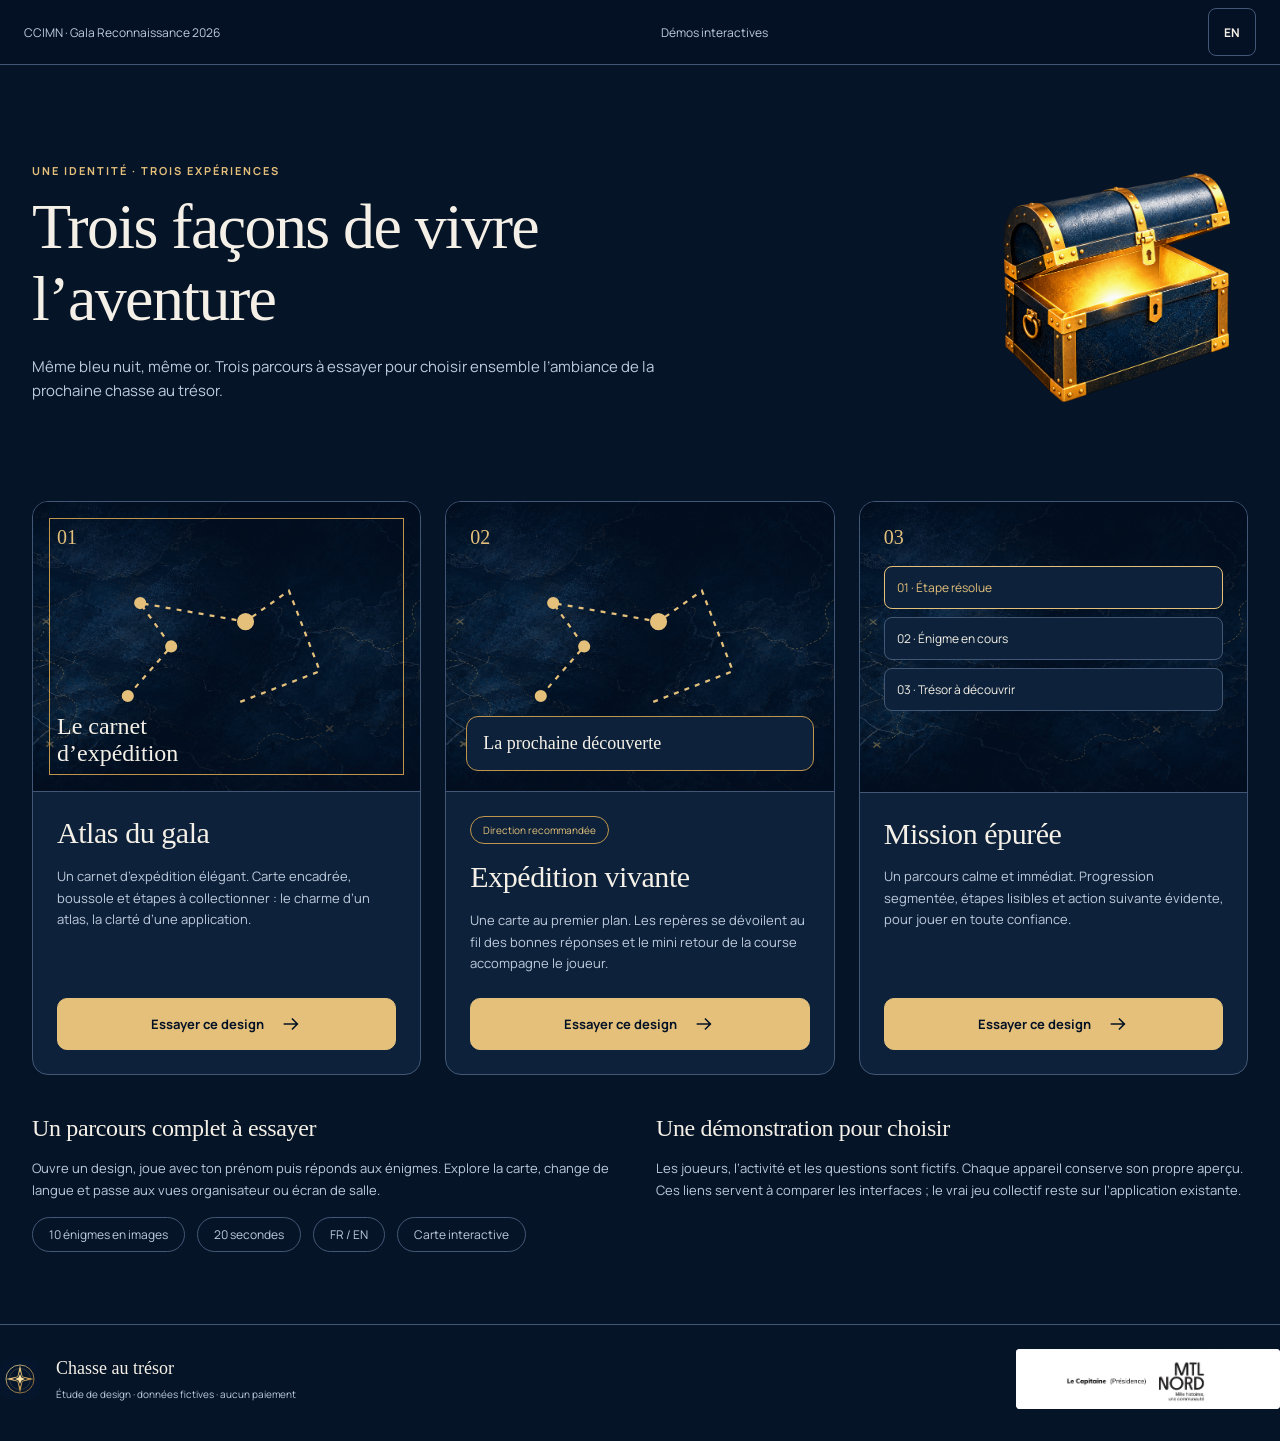
==== index.html @ eb81174f "Publish three isolated treasure hunt design demos" ====
<!doctype html>
<html lang="fr"><head><meta charset="utf-8"><meta name="viewport" content="width=device-width,initial-scale=1"><meta name="robots" content="noindex,nofollow"><meta name="description" content="Trois designs interactifs de Chasse au trésor à comparer pour le Gala Reconnaissance."><meta name="theme-color" content="#061427"><title>Trois façons de vivre l’aventure · Chasse au trésor</title><link rel="icon" href="./shared/assets/treasure-logo.svg" type="image/svg+xml"><link rel="stylesheet" href="./shared/styles.css"><script type="module" src="./shared/gallery.js"></script></head><body data-theme="gallery"><a class="skip-link" href="#main">Aller au contenu / Skip to content</a><div id="gallery"></div><noscript>Active JavaScript pour comparer les trois interfaces. / Enable JavaScript to compare the three interfaces.</noscript></body></html>
---- shared/styles.css ----
@font-face{font-family:Manrope;src:url('./assets/Manrope-variable.ttf') format('truetype');font-weight:200 800;font-display:swap}
:root{--bg:#061427;--card:#0D223A;--ink:#F5F0E7;--mut:#BECBDD;--gold:#E4C07B;--gold2:#BF944B;--dark:#041124;--line:#425775;--space:8px;color-scheme:dark;font-family:Manrope,Arial,sans-serif;color:var(--ink);background:var(--bg)}
*{box-sizing:border-box}body{margin:0;min-width:320px;background:var(--bg)}body:before{content:'';position:fixed;inset:0;background:url('./assets/event-map-texture.png') center/cover;opacity:.08;pointer-events:none;z-index:-1}
a{color:inherit;text-decoration:none}button,input,textarea{font:inherit}button,a,input,textarea{-webkit-tap-highlight-color:transparent}button{cursor:pointer}button:disabled{cursor:not-allowed}button,a{touch-action:manipulation}button:focus-visible,a:focus-visible,input:focus-visible,textarea:focus-visible,[tabindex]:focus-visible{outline:3px solid var(--gold);outline-offset:4px}h1:focus{outline:none}h1,h2,h3,p{margin:0}h1,h2{font-family:Georgia,'Times New Roman',serif;font-weight:400;line-height:1.12}h1{font-size:clamp(32px,4vw,54px);letter-spacing:-.025em}h2{font-size:28px;letter-spacing:-.015em}p{line-height:1.65;color:var(--mut)}small{font-size:12px;color:var(--mut)}img{max-width:100%;display:block}ol,ul{list-style:none;padding:0;margin:0}.icon{width:22px;height:22px;flex-shrink:0;vertical-align:middle}.eyebrow{display:block;color:var(--gold);font-size:11px;letter-spacing:2px;font-weight:700;line-height:1.6;text-transform:uppercase}.sr-only{position:absolute;width:1px;height:1px;padding:0;margin:-1px;overflow:hidden;clip:rect(0,0,0,0);white-space:nowrap;border:0}.skip-link{position:absolute;left:16px;top:-100px;z-index:100;padding:16px;background:var(--gold);color:var(--dark)}.skip-link:focus{top:16px}
.demo-toolbar{background:var(--dark);padding:8px max(24px,calc((100vw - 1344px)/2));display:flex;align-items:center;justify-content:space-between;gap:16px;border-bottom:1px solid var(--line);font-size:12px;color:var(--mut);min-height:64px}.demo-toolbar>a{display:flex;align-items:center;gap:8px;min-height:48px}.demo-toolbar>a .icon{width:16px;transform:rotate(180deg)}.demo-toolbar>span{display:flex;gap:16px;align-items:center}.demo-pill{border:1px solid var(--line);border-radius:32px;padding:6px 12px;color:var(--gold);white-space:nowrap}.language{min-width:48px;min-height:48px;background:transparent;border:1px solid var(--line);color:var(--ink);border-radius:8px;font-weight:700}
.app-header{padding:24px 32px;max-width:1408px;margin:auto;display:flex;gap:24px;align-items:center;justify-content:space-between}.brand{display:flex;align-items:center;gap:12px;min-height:48px}.brand strong{display:block;font:26px/1.2 Georgia,serif}.brand small{display:block;letter-spacing:1.5px;font-size:9px;margin-top:6px;text-transform:uppercase}.app-header nav{display:flex;gap:8px}.app-header nav button{background:transparent;border:1px solid transparent;padding:12px 16px;min-height:48px;color:var(--mut);border-radius:8px;font-size:13px}.app-header nav button[aria-current=page]{border-color:var(--line);color:var(--gold);background:var(--card)}.icon-button{display:inline-flex;align-items:center;justify-content:center;min-height:48px;min-width:48px;background:var(--card);border:1px solid var(--line);color:var(--ink);border-radius:8px}.help{font-size:20px}
.event-strip{max-width:1344px;margin:0 auto;display:flex;justify-content:space-between;gap:24px;padding:12px 0;border-top:1px solid var(--line);border-bottom:1px solid var(--line);font-size:10px;text-transform:uppercase;letter-spacing:2px;color:var(--gold)}.demo-disclaimer{font-size:11px;text-align:center;max-width:1344px;margin:16px auto 0;padding:0 24px;color:var(--mut)}main{max-width:1408px;margin:auto;padding:40px 32px 64px}.page-heading{display:flex;align-items:center;justify-content:space-between;gap:32px;margin-bottom:32px}.page-heading h1{margin:8px 0 12px}.page-heading p{max-width:650px;font-size:14px}.page-heading .button{flex-shrink:0}
.button{border:1px solid var(--line);border-radius:10px;min-height:52px;padding:14px 20px;display:inline-flex;justify-content:center;align-items:center;gap:16px;font-size:13px;font-weight:700;line-height:1.5;transition:background-color 160ms ease-out,transform 120ms ease-out}.button.primary{background:var(--gold);border-color:var(--gold);color:var(--dark)}.button.primary:hover{background:var(--ink);border-color:var(--ink)}.button:active{transform:translateY(1px)}.button.secondary{background:var(--card);color:var(--ink)}.button.secondary:hover{border-color:var(--gold)}.text-button{display:inline-flex;align-items:center;gap:8px;background:transparent;border:0;color:var(--gold);min-height:48px;padding:8px 0;font-size:12px;font-weight:600}.text-button:hover{text-decoration:underline}.button.text-button{border:0;border-radius:0}.subtle-note{font-size:12px;line-height:1.7}.quiet-line{display:inline-flex;align-items:center;gap:8px;font-size:12px;color:var(--mut)}
.atlas-grid{display:grid;grid-template-columns:1.15fr 1fr;gap:40px}.journal-map{border:1px solid var(--gold2);border-radius:4px;padding:16px;position:relative;background:var(--dark)}.journal-map .map-shell{border-radius:0;border:0}.journal-map .map-viewport{height:430px}.journal-caption{text-align:center;padding:24px 8px 16px;border-top:1px solid var(--gold2)}.journal-caption>span{font-size:10px;color:var(--gold);letter-spacing:6px}.journal-caption strong{display:block;font:30px Georgia,serif;margin:8px}.journal-caption small{font-size:10px;letter-spacing:1.5px}.journal-sidebar{display:flex;flex-direction:column;gap:24px;justify-content:center}.progress-card{display:flex;align-items:center;gap:20px;background:var(--card);border:1px solid var(--line);border-radius:12px;padding:24px}.compass-medallion{flex:0 0 88px}.compass{width:100%;stroke:var(--gold);fill:none;stroke-width:1}.compass text{fill:var(--gold);stroke:none;font:11px Manrope,sans-serif}.compass-needle{fill:var(--gold);stroke:var(--gold)}.progress-copy{flex:1}.progress-copy>span{font-size:13px;color:var(--mut)}.progress-copy>strong{display:block;font:48px/1.2 Georgia,serif;color:var(--gold);margin:4px 0 12px}.progress-copy small{font-size:28px;color:var(--ink)}.segments{display:flex;gap:6px;max-width:100%}.segments span{border:1px solid var(--line);flex:1;height:8px;border-radius:4px}.segments .filled{border-color:var(--gold);background:var(--gold)}.segments .now{border-color:var(--gold)}.next-card{display:grid;grid-template-columns:112px 1fr;column-gap:20px;row-gap:24px;padding:24px;border:1px solid var(--line);border-radius:12px;background:var(--card)}.next-object{width:112px;height:128px;align-self:center;border-radius:8px;overflow:hidden}.next-object img{width:100%;height:100%;object-fit:contain}.next-copy{align-self:center;min-width:0}.next-copy .eyebrow{font-size:10px;letter-spacing:1.5px}.next-copy h2{font-size:26px;margin:8px 0}.next-copy p{font-size:12px;margin-bottom:12px}.next-card>.button{grid-column:1/-1;width:100%}.journal-note{display:flex;gap:16px;padding:0 8px}.journal-note>.icon{color:var(--gold);margin-top:4px}.journal-note p{font-size:12px}.journal-stages{margin-top:48px}.section-title{display:flex;align-items:center;justify-content:space-between;gap:16px;margin-bottom:20px}.section-title h2{font-size:24px}.section-title>.icon{color:var(--gold)}.section-title>span{font-size:12px;color:var(--mut)}.journal-stages .stage-list{display:grid;grid-template-columns:repeat(5,1fr);gap:12px}.journal-stages .stage-row{height:100%;display:flex;flex-direction:column;align-items:flex-start;gap:12px;padding:16px}.journal-stages .stage-status{display:none}.journal-stages .stage-number{width:32px;height:32px;font-size:16px}.journal-stages .stage-number .icon{width:18px}.journal-stages .stage-row strong{font-size:14px}
.map-shell{border:1px solid var(--line);border-radius:16px;overflow:hidden;background:var(--dark);position:relative}.map-viewport{height:500px;position:relative;overflow:hidden;touch-action:none;cursor:grab;isolation:isolate}.map-viewport:active{cursor:grabbing}.map-world{width:100%;height:100%;transform-origin:center;position:relative;will-change:transform}.map-texture{position:absolute;width:100%;height:100%;object-fit:cover;opacity:.42}.map-contours{position:absolute;inset:0;width:100%;height:100%;fill:none}.map-river{stroke:var(--line);stroke-width:18;stroke-opacity:.35}.map-contour{stroke:var(--line);stroke-width:1.5;stroke-opacity:.7}.route-future{stroke:var(--mut);stroke-opacity:.5;stroke-width:2;stroke-dasharray:4 9;stroke-linecap:round}.route-done{stroke:var(--gold);stroke-width:3;stroke-dasharray:6 7;stroke-linecap:round}.map-node{position:absolute;transform:translate(-50%,-50%);width:48px;height:48px;padding:0;display:flex;align-items:center;justify-content:center;border:1px solid var(--line);border-radius:50%;background:var(--bg);color:var(--mut);font-weight:700;font-size:18px;z-index:3}.map-node.completed{background:var(--gold);border-color:var(--gold);color:var(--dark)}.map-node.current{border:2px solid var(--gold);background:var(--bg);color:var(--gold);box-shadow:0 0 0 6px #E4C07B15}.map-node.selected{outline:1px solid var(--gold);outline-offset:5px}.map-node.locked .icon{width:16px}.map-node-label{position:absolute;bottom:-22px;font-size:10px;color:var(--mut);padding:2px 4px;border-radius:4px;background:var(--bg)}.map-node.current .map-node-label{color:var(--gold)}.map-compass{position:absolute;top:16px;left:16px;width:64px;pointer-events:none}.map-controls{position:absolute;top:16px;right:16px;display:flex;flex-direction:column;gap:8px}.map-controls .button{padding:0;min-width:48px;width:48px;min-height:48px;background:var(--bg);font-size:0;gap:0;color:var(--ink)}.map-controls .button .icon{width:20px}.map-coordinate{position:absolute;bottom:16px;left:16px;font-size:9px;letter-spacing:2px;color:var(--mut);pointer-events:none;background:var(--dark);padding:8px}.rival-marker{position:absolute;background:var(--card);border:1px solid var(--mut);border-radius:50%;color:var(--mut);font-size:9px;width:28px;height:28px;display:grid;place-items:center;transform:translate(-50%,-50%);z-index:2}.map-treasure{width:82px;height:72px;object-fit:contain;position:absolute;left:55%;top:81%;transform:translate(-50%,-50%);pointer-events:none;opacity:.95}.map-legend{display:flex;align-items:center;justify-content:center;gap:24px;padding:16px;border-top:1px solid var(--line);font-size:10px;color:var(--mut);background:var(--bg)}.map-legend>span{display:inline-flex;gap:6px;align-items:center}.map-legend .icon{width:14px;height:14px;color:var(--gold)}.legend-current{display:block;width:10px;height:10px;border:1px solid var(--gold);border-radius:50%}
.expedition-grid{display:grid;grid-template-columns:1fr 344px;gap:32px}.expedition-map{position:relative;min-width:0}.expedition-map>.map-shell .map-viewport{height:700px}.expedition-map>.map-shell .map-legend{padding-bottom:230px}.floating-progress{position:absolute;top:24px;left:104px;padding:12px 20px;background:var(--bg);border:1px solid var(--line);border-radius:10px}.floating-progress>span{font-size:10px;color:var(--mut);display:block}.floating-progress>strong{font-size:24px;color:var(--gold)}.floating-progress small{font-size:16px}.map-bottom-sheet{position:absolute;left:24px;right:24px;bottom:24px}.map-bottom-sheet .next-card{grid-template-columns:88px 1fr auto;padding:20px;background:var(--card);border-color:var(--gold2);gap:16px}.map-bottom-sheet .next-card>.button{grid-column:auto;align-self:center;min-width:210px}.map-bottom-sheet .next-object{width:88px;height:100px}.map-bottom-sheet .next-copy h2{font-size:25px}.map-bottom-sheet .next-copy p{margin-bottom:8px}.match-sidebar{display:flex;flex-direction:column;gap:24px;min-width:0}.metrics{display:grid;grid-template-columns:repeat(3,1fr);gap:16px;min-width:0}.metrics>div{min-width:0}.metrics span{display:block;font-size:10px;color:var(--mut);margin-bottom:8px}.metrics strong{display:block;font-size:30px;line-height:1.2;letter-spacing:-1px;color:var(--gold);overflow-wrap:anywhere}.metrics strong small{font-size:10px;letter-spacing:0}.match-sidebar>.metrics{padding:24px 16px;border:1px solid var(--line);border-radius:12px;background:var(--card)}
.leaderboard,.activity{border:1px solid var(--line);border-radius:12px;padding:20px;background:var(--card)}.leaderboard .section-title h2,.activity .section-title h2{font-size:22px}.rank-row{display:flex;align-items:center;gap:12px;padding:16px 0;border-top:1px solid var(--line);min-width:0}.rank-number{width:16px;text-align:center;font-size:14px;color:var(--gold);flex-shrink:0}.avatar{width:36px;height:36px;border:1px solid var(--line);border-radius:50%;display:grid;place-items:center;font-size:11px;color:var(--mut);flex-shrink:0}.rank-person{min-width:0;flex:1}.rank-person>strong{display:block;font-size:13px;overflow-wrap:anywhere}.rank-person strong small{font-size:9px;color:var(--gold)}.rank-person>span{display:block;font-size:9px;color:var(--mut);margin-top:4px}.rank-score{font-size:18px;color:var(--gold);white-space:nowrap}.rank-score small{display:block;font-size:8px;text-align:right}.rank-track{height:3px;border-radius:4px;background:var(--line);margin-top:8px;overflow:hidden}.rank-track>span{display:block;height:100%;background:var(--gold);transform-origin:left;transition:transform 220ms ease-out}.self .avatar{border-color:var(--gold);color:var(--gold)}.live-dot{width:8px;height:8px;background:var(--gold);border-radius:50%;box-shadow:0 0 0 4px #E4C07B15}.activity ol{display:flex;flex-direction:column;gap:20px}.activity li{display:flex;gap:12px;align-items:flex-start}.activity li>.icon{width:16px;height:16px;color:var(--gold);margin-top:3px}.activity li p{font-size:12px;color:var(--ink);line-height:1.5}.activity li small{font-size:9px}.activity .activity-empty{font-size:12px;color:var(--mut);padding:8px 0}.activity .text-button{margin-top:20px;font-size:10px;line-height:1.5}
.mission-grid{display:grid;grid-template-columns:1fr 380px;gap:40px}.mission-progress{padding:0;border:0;background:transparent;margin-bottom:32px}.mission-progress .compass-medallion{display:none}.mission-progress .progress-copy>strong{font-family:Manrope,sans-serif;font-size:64px;font-weight:700}.mission-progress .progress-copy>strong small{font-size:32px;font-weight:400}.mission-progress .segments{margin-top:20px;gap:8px}.mission-progress .segments span{height:12px}.small-title{font:20px Manrope,sans-serif;margin:0 0 16px}.stage-list{display:flex;flex-direction:column;gap:12px}.stage-row{display:flex;align-items:center;width:100%;gap:20px;border:1px solid var(--line);padding:20px;border-radius:12px;background:var(--card);color:var(--ink);text-align:left}.stage-row.active-stage{border-color:var(--gold)}.stage-row>span:nth-child(2){flex:1;min-width:0}.stage-row strong{font:20px/1.35 Georgia,serif;display:block}.stage-row small{display:block;font-size:11px;line-height:1.5;margin-top:4px}.stage-number{display:grid;place-items:center;width:40px;height:40px;border:1px solid var(--gold);border-radius:50%;color:var(--gold);font:22px Georgia,serif;flex-shrink:0}.active-stage .stage-number{background:var(--gold);color:var(--dark)}.stage-status{color:var(--mut)}.mission-main>.next-card{margin-top:24px;grid-template-columns:72px 1fr}.mission-main>.next-card .next-object{width:72px;height:80px}.mission-aside{display:flex;flex-direction:column;gap:24px}.mini-map-card{background:var(--card);border:1px solid var(--line);border-radius:12px;padding:20px}.mini-map-card .section-title h2{font-size:22px}.compact-map .map-viewport{height:260px}.compact-map .map-node{width:44px;height:44px;min-width:44px;min-height:44px}.compact-map .map-node-label{display:none}.compact-map .map-compass{width:44px;left:8px;top:8px}.compact-map .map-controls{flex-direction:row;top:8px;right:8px;gap:4px}.compact-map .map-controls .button{width:44px;min-width:44px;min-height:44px}.compact-map .map-legend{gap:12px;padding:12px 8px;font-size:9px}.compact-map .map-treasure{width:56px;height:52px}.mini-map-card>.button{width:100%;margin-top:16px}.mission-aside>.metrics{padding:20px;border:1px solid var(--line);border-radius:12px;background:var(--card)}
.explorer-grid{display:grid;grid-template-columns:1fr 344px;gap:32px}.explorer-grid .map-viewport{height:600px}.selected-detail{padding:24px;margin-top:16px;background:var(--card);border:1px solid var(--line);border-radius:12px}.selected-detail h2{margin:8px 0}.selected-detail p{font-size:13px}.selected-detail .button{margin-top:16px}
.question-layout{display:grid;grid-template-columns:1fr 320px;gap:32px;align-items:start}.question-top{grid-column:1/-1;display:flex;justify-content:space-between;align-items:center;gap:16px;color:var(--gold);font-size:12px}.question-panel{border:1px solid var(--line);background:var(--card);border-radius:16px;padding:32px}.question-heading{display:flex;align-items:center;justify-content:space-between;gap:24px;margin-bottom:32px}.question-heading h1{font-size:34px;margin:8px 0 12px;max-width:600px}.question-heading p{font-size:13px}.timer{width:80px;height:80px;position:relative;display:flex;align-items:center;justify-content:center;gap:4px;flex-shrink:0;color:var(--gold)}.timer strong{font-size:28px}.timer span{font-size:12px}.timer svg{position:absolute;inset:0;width:100%;height:100%;fill:none;stroke:var(--line);stroke-width:3;transform:rotate(-90deg)}.timer .timer-track{stroke:var(--gold);stroke-dasharray:220;stroke-dashoffset:0;stroke-linecap:round}.answer-grid{display:grid;grid-template-columns:repeat(2,1fr);gap:16px}.answer{min-width:0;border:1px solid var(--line);background:var(--bg);border-radius:12px;color:var(--ink);padding:12px 12px 16px;text-align:center;transition:border-color 120ms ease-out,transform 120ms ease-out}.answer:hover:enabled{border-color:var(--gold);transform:translateY(-2px)}.answer:active:enabled{transform:translateY(0)}.answer img{width:100%;height:168px;object-fit:contain;border-radius:8px}.answer>span{font-size:14px;font-weight:600;display:block;margin-top:12px}.answer:disabled{opacity:.65}.feedback{min-height:56px;display:flex;align-items:center;gap:12px;margin:16px 0 4px;color:var(--gold)}.feedback .icon{width:20px}.feedback p{font-size:13px;color:var(--ink)}.feedback p small{display:block}.feedback strong{color:var(--gold);white-space:nowrap}.question-panel>.button{width:100%;margin-bottom:16px}.question-panel>.subtle-note{font-size:11px}.question-recap{display:flex;flex-direction:column;gap:24px}.question-recap .progress-card{padding:20px}.question-recap .compass-medallion{flex-basis:64px}.question-recap .progress-copy>strong{font-size:36px}.question-recap .progress-copy small{font-size:22px}.question-recap .metrics{padding:16px 8px}
.organizer-grid{display:grid;grid-template-columns:1fr 400px;gap:32px}.panel{padding:24px;background:var(--card);border:1px solid var(--line);border-radius:12px}.panel h2{margin-bottom:20px}.panel p{font-size:13px}.panel .metrics{margin:24px 0}.panel>.button{width:100%;margin-top:16px}.status-pill{display:inline-flex;align-items:center;gap:8px;border:1px solid var(--line);color:var(--gold);padding:12px 16px;border-radius:32px;font-size:12px}.status-pill .icon{width:14px;height:14px}.quiz-editor ol{display:flex;flex-direction:column}.quiz-editor li{display:flex;gap:20px;align-items:center;padding:24px 0;border-top:1px solid var(--line)}.editor-number{font:24px Georgia,serif;color:var(--gold);flex-shrink:0}.quiz-editor li>div{flex:1;min-width:0}.quiz-editor li strong{font-size:14px}.quiz-editor li p{font-size:12px;margin:8px 0}.quiz-editor li small{font-size:10px}.control-sidebar{display:flex;flex-direction:column;gap:24px}.participant-list li{display:flex;align-items:center;justify-content:space-between;gap:16px;padding:16px 0;border-top:1px solid var(--line)}.participant-list strong,.participant-list small{display:block}.participant-list strong{font-size:13px}.participant-list small{font-size:10px;margin-top:4px}
.room-layout .page-heading h1{font-size:56px}.room-code{text-align:right}.room-code>span{display:block;font-size:10px;letter-spacing:2px;color:var(--mut)}.room-code strong{display:block;font-size:36px;letter-spacing:6px;color:var(--gold);margin:8px 0}.room-code small{font-size:13px}.room-grid{display:grid;grid-template-columns:1fr 360px;gap:24px}.room-grid>aside{display:flex;flex-direction:column;gap:24px}.room-leaderboard{padding:24px 32px}.room-leaderboard .section-title{margin-bottom:8px}.room-leaderboard .section-title h2{font-size:24px}.room-leaderboard .rank-row{gap:24px;padding:24px 0;min-height:104px}.room-leaderboard .rank-number{font:40px Georgia,serif;width:40px}.room-leaderboard .avatar{width:52px;height:52px;font-size:15px}.room-leaderboard .rank-person>strong{font-size:24px}.room-leaderboard .rank-person>span{font-size:12px}.room-leaderboard .rank-person strong small{font-size:12px}.room-leaderboard .rank-score{font-size:40px}.room-leaderboard .rank-score small{font-size:11px}.room-leaderboard .rank-track{height:5px;margin-top:12px}.room-grid .activity li p{font-size:14px}.room-grid .activity li small{font-size:10px}.room-grid .activity .text-button{font-size:11px}.room-mini-map .map-viewport{height:224px}.room-mini-map .map-legend{display:none}
.result-layout{display:grid;place-items:center}.result-card{max-width:820px;text-align:center;padding:48px;background:var(--card);border:1px solid var(--gold2);border-radius:20px}.victory-chest{width:320px;height:260px;object-fit:contain;margin:0 auto 24px;animation:treasure-arrive 650ms ease-out both}.result-card h1{margin:16px 0}.result-card p{font-size:14px;max-width:600px;margin:auto}.result-metrics{display:grid;grid-template-columns:repeat(3,1fr);gap:24px;padding:32px 0;margin:32px 0;border-top:1px solid var(--line);border-bottom:1px solid var(--line)}.result-metrics strong{display:block;font-size:36px;color:var(--gold)}.result-metrics span{display:block;font-size:12px;color:var(--mut);margin-top:8px}.result-card>.button{margin:8px;min-width:240px}@keyframes treasure-arrive{from{opacity:0;transform:translateY(12px) scale(.97)}to{opacity:1;transform:translateY(0) scale(1)}}
.event-footer{max-width:1344px;margin:auto;padding:24px 0 32px;display:flex;align-items:center;justify-content:space-between;gap:24px;border-top:1px solid var(--line)}.footer-copy{display:flex;align-items:center;gap:16px}.footer-copy strong{display:block;font:18px Georgia,serif}.footer-copy small{display:block;margin-top:8px;font-size:10px}.event-partner{position:relative;width:264px;aspect-ratio:1203/275;overflow:hidden;border-radius:4px;flex-shrink:0;background:#fff}.event-partner img{position:absolute;bottom:0;width:100%;height:auto}
dialog{width:min(520px,calc(100% - 32px));border:1px solid var(--line);background:var(--card);color:var(--ink);border-radius:16px;padding:32px;max-height:calc(100% - 48px)}dialog::backdrop{background:#041124dd}.dialog-header{display:flex;justify-content:space-between;align-items:flex-start;gap:16px;margin-bottom:24px}.dialog-header h2{font-size:30px}.dialog-header .icon-button{flex-shrink:0}.dialog-actions{display:flex;flex-wrap:wrap;gap:12px;margin-top:24px}dialog p{font-size:14px}label{display:block;margin:20px 0 8px;font-size:13px;color:var(--ink)}input,textarea{width:100%;background:var(--bg);border:1px solid var(--line);border-radius:8px;padding:14px 16px;min-height:48px;color:var(--ink);font-size:16px}textarea{resize:vertical}.form-error{color:var(--gold);font-size:13px;min-height:24px;margin:12px 0}#join-hint{font-size:12px;margin-top:16px}form>.button{width:100%}
/* The comparison page uses the same brand without pretending to be a game session. */
.gallery{max-width:1320px;padding:48px 32px 72px}.gallery-head{display:flex;justify-content:space-between;gap:32px;align-items:center;margin-bottom:48px}.gallery-head h1{max-width:760px;font-size:clamp(40px,5vw,68px);margin:12px 0 20px}.gallery-head p{max-width:640px;font-size:15px}.gallery-head>img{width:260px;object-fit:contain}.concept-grid{display:grid;grid-template-columns:repeat(3,1fr);gap:24px}.concept{display:flex;flex-direction:column;border:1px solid var(--line);border-radius:16px;background:var(--card);overflow:hidden}.concept-preview{position:relative;aspect-ratio:4/3;background:var(--dark);border-bottom:1px solid var(--line);overflow:hidden;padding:24px}.concept-preview>img{position:absolute;inset:0;width:100%;height:100%;object-fit:cover;opacity:.35}.concept-preview .preview-number{font:20px Georgia,serif;color:var(--gold);position:relative}.preview-route{position:absolute;inset:20% 18% 16%;width:64%;height:64%;fill:none;stroke:var(--gold);stroke-width:1.8}.preview-route path{stroke-dasharray:4 5}.preview-route circle{fill:var(--gold);stroke:var(--gold)}.preview-atlas .preview-frame{position:absolute;inset:16px;border:1px solid var(--gold2);pointer-events:none}.preview-atlas .preview-word{position:absolute;bottom:24px;left:24px;font:24px Georgia,serif;max-width:160px}.preview-expedition .preview-sheet{position:absolute;bottom:20px;left:20px;right:20px;border:1px solid var(--gold2);border-radius:12px;padding:16px;background:var(--card);color:var(--ink);font:18px Georgia,serif}.preview-mission .preview-steps{position:absolute;top:64px;left:24px;right:24px;display:flex;flex-direction:column;gap:8px}.preview-steps span{display:block;border:1px solid var(--line);border-radius:8px;padding:12px;background:var(--card);font-size:12px}.preview-steps span:first-child{border-color:var(--gold);color:var(--gold)}.concept-content{padding:24px;display:flex;flex-direction:column;flex:1}.concept h2{font-size:30px;margin-bottom:16px}.concept p{font-size:13px;margin-bottom:24px;flex:1}.concept .button{width:100%}.recommendation{display:inline-flex;align-self:flex-start;color:var(--gold);border:1px solid var(--gold2);border-radius:24px;padding:6px 12px;font-size:10px;margin-bottom:16px}.gallery-info{margin-top:40px;display:grid;grid-template-columns:1fr 1fr;gap:32px}.gallery-info h2{font-size:24px;margin-bottom:16px}.gallery-info p{font-size:13px}.gallery-info ul{display:flex;gap:12px;flex-wrap:wrap;margin-top:16px}.gallery-info li{border:1px solid var(--line);border-radius:24px;padding:8px 16px;font-size:12px;color:var(--mut)}
@media(min-width:1440px){.is-room main{padding-top:24px;padding-bottom:32px}.is-room .demo-disclaimer{margin-top:8px}.is-room .page-heading{margin-bottom:24px}.is-room .app-header{padding-block:16px}.is-room .event-strip{padding-block:8px}.is-room .room-leaderboard .rank-row{min-height:92px;padding:16px 0}.is-room .event-footer{padding-block:16px}.is-room .room-grid .activity ol{gap:14px}.is-room .room-grid .activity li:nth-child(n+4){display:none}.is-room .room-mini-map .map-viewport{height:180px}}
@media(max-width:1100px){.map-bottom-sheet .next-card{grid-template-columns:72px 1fr}.map-bottom-sheet .next-card>.button{grid-column:1/-1}.map-bottom-sheet .next-object{width:72px;height:80px}.expedition-map>.map-shell .map-viewport{height:620px}.expedition-map>.map-shell .map-legend{padding-bottom:300px}.mission-grid{grid-template-columns:1fr 320px;gap:24px}.atlas-grid{gap:24px}.journal-map .map-viewport{height:480px}.journal-stages .stage-list{grid-template-columns:repeat(3,1fr)}.organizer-grid{grid-template-columns:1fr 344px}.room-grid{grid-template-columns:1fr 304px}.room-leaderboard{padding:20px}.room-leaderboard .rank-row{gap:16px}.room-leaderboard .rank-score{font-size:32px}.room-leaderboard .rank-person>strong{font-size:20px}.room-layout .page-heading h1{font-size:44px}}
@media(max-width:800px){.app-header{padding:20px 24px;flex-wrap:wrap;gap:16px}.brand{flex:1}.app-header nav{order:3;width:100%;display:grid;grid-template-columns:repeat(3,1fr)}.app-header nav button{font-size:12px;padding-inline:8px}.event-strip{margin:0 24px}.demo-toolbar{padding:8px 24px}.demo-toolbar>span{gap:8px}.demo-pill{display:none}main{padding:32px 24px 48px}.page-heading{gap:20px}.page-heading>.button{max-width:160px}.page-heading p{font-size:13px}.atlas-grid{grid-template-columns:1fr 1fr;gap:20px}.journal-map{padding:8px}.journal-map .map-viewport{height:430px}.journal-caption{padding:20px 0}.journal-caption strong{font-size:22px}.journal-sidebar{gap:16px}.journal-sidebar .progress-card{padding:16px;gap:12px}.journal-sidebar .compass-medallion{flex-basis:56px}.journal-sidebar .progress-copy>strong{font-size:40px}.journal-sidebar .progress-copy small{font-size:24px}.journal-sidebar .next-card{grid-template-columns:1fr;padding:20px;gap:12px}.journal-sidebar .next-object{display:none}.journal-sidebar .next-copy h2{font-size:24px}.expedition-grid{grid-template-columns:1fr 280px;gap:20px}.match-sidebar>.metrics{padding:20px 12px;gap:8px}.metrics strong{font-size:26px}.metrics span{font-size:9px}.leaderboard,.activity{padding:16px}.rank-row{gap:8px}.rank-person>strong{font-size:12px}.avatar{width:28px;height:28px;font-size:9px}.rank-score{font-size:16px}.leaderboard .section-title h2,.activity .section-title h2{font-size:20px}.mission-grid{grid-template-columns:1fr}.mission-aside{display:grid;grid-template-columns:1fr 1fr;align-items:start}.mission-aside>.metrics{grid-column:2;grid-row:1}.mission-aside>.leaderboard{grid-column:2;grid-row:1;margin-top:124px}.mission-aside>.mini-map-card{grid-row:1;grid-column:1}.question-layout{grid-template-columns:1fr}.question-recap{display:grid;grid-template-columns:1fr 1fr}.question-recap>.button{grid-column:1/-1}.question-recap>.subtle-note{grid-column:1/-1}.organizer-grid{grid-template-columns:1fr}.control-sidebar{display:grid;grid-template-columns:1fr 1fr}.control-sidebar>.panel:last-child{grid-column:1/-1}.room-grid{grid-template-columns:1fr}.room-grid>aside{display:grid;grid-template-columns:1fr 1fr}.room-grid>aside>.subtle-note{grid-column:1/-1}.event-footer{margin:0 24px;flex-direction:column;align-items:flex-start}.gallery{padding:32px 24px}.concept-grid{gap:16px}.concept-preview{padding:16px}.concept-content{padding:20px}.concept h2{font-size:24px}.preview-expedition .preview-sheet{font-size:15px;left:12px;right:12px;bottom:12px;padding:12px}.preview-mission .preview-steps{top:44px;left:12px;right:12px}.preview-steps span{font-size:10px;padding:8px}.preview-steps span:last-child{display:none}.gallery-head>img{width:180px}.concept p{font-size:12px}.concept .button{font-size:12px}}
@media(max-width:600px){.demo-toolbar{padding:8px 16px;gap:8px;font-size:10px}.demo-toolbar>a{max-width:140px;line-height:1.5}.demo-toolbar>a .icon{display:none}.app-header{padding:16px}.brand strong{font-size:22px}.brand small{font-size:8px;letter-spacing:1px}.brand>img{width:36px;height:36px}.app-header nav{gap:4px}.app-header nav button{font-size:11px}.help{display:none}.event-strip{margin:0 16px;font-size:8px;letter-spacing:1px}.demo-disclaimer{font-size:9px;margin-top:12px;padding:0 16px}main{padding:24px 16px 40px}.page-heading{flex-direction:column;align-items:flex-start;gap:20px;margin-bottom:24px}.page-heading>.button{max-width:none;width:100%}.page-heading h1{font-size:34px}.page-heading p{font-size:12px}.eyebrow{font-size:10px;letter-spacing:1.5px}.atlas-grid{grid-template-columns:1fr;gap:20px}.journal-map .map-viewport{height:310px}.journal-caption{padding:16px 0}.journal-caption strong{font-size:24px}.journal-sidebar{gap:20px}.journal-sidebar .progress-card{padding:20px}.journal-sidebar .compass-medallion{flex-basis:72px}.journal-sidebar .next-card{grid-template-columns:72px 1fr;gap:16px;padding:20px}.journal-sidebar .next-object{display:block;width:72px;height:80px}.next-copy h2,.journal-sidebar .next-copy h2{font-size:23px}.next-copy p{font-size:11px}.quiet-line{font-size:10px}.next-card>.button{min-width:0;font-size:13px}.journal-stages{margin-top:32px}.journal-stages .stage-list{grid-template-columns:1fr 1fr}.journal-stages .section-title{align-items:flex-start;flex-direction:column;gap:4px}.journal-stages .stage-row{padding:16px;gap:12px}.journal-stages .stage-row strong{font-size:15px}.journal-note{display:none}.expedition-grid{grid-template-columns:1fr;gap:24px}.expedition-map>.map-shell .map-viewport{height:510px}.expedition-map>.map-shell .map-legend{padding-bottom:230px}.floating-progress{top:20px;left:92px;padding:8px 12px}.floating-progress>strong{font-size:22px}.map-bottom-sheet{left:12px;right:12px;bottom:16px}.map-bottom-sheet .next-card{padding:16px;grid-template-columns:56px 1fr;gap:12px}.map-bottom-sheet .next-object{width:56px;height:72px}.map-bottom-sheet .next-copy h2{font-size:22px}.map-bottom-sheet .next-copy p{display:none}.map-bottom-sheet .next-copy .eyebrow{font-size:9px;letter-spacing:1px}.map-bottom-sheet .next-card>.button{min-width:0;font-size:12px;min-height:48px}.map-legend{gap:16px;padding:12px;font-size:9px}.map-compass{width:60px}.map-node{width:44px;height:44px}.map-viewport{height:400px}.match-sidebar>.metrics{padding:20px}.match-sidebar .metrics strong{font-size:32px}.metrics span{font-size:10px}.leaderboard,.activity{padding:20px}.rank-row{gap:12px}.avatar{width:36px;height:36px;font-size:10px}.rank-person>strong{font-size:14px}.rank-score{font-size:22px}.leaderboard .section-title h2,.activity .section-title h2{font-size:24px}.mission-progress .progress-copy>strong{font-size:56px}.mission-progress .segments{gap:5px}.mission-main>.next-card{padding:20px}.mission-aside{display:flex;flex-direction:column;gap:20px}.mission-aside>*{width:100%}.mission-aside>.leaderboard{margin:0}.mission-aside .compact-map .map-viewport{height:240px}.stage-row{padding:16px;gap:16px}.stage-row strong{font-size:19px}.stage-row small{font-size:10px}.stage-status .icon{width:18px}.explorer-grid{grid-template-columns:1fr}.explorer-grid .map-viewport{height:480px}.question-top{font-size:10px;gap:8px}.question-top .text-button{font-size:11px}.question-panel{padding:20px 16px;border-radius:12px}.question-heading{gap:16px;margin-bottom:24px;align-items:flex-start}.question-heading h1{font-size:26px}.question-heading p{font-size:12px}.timer{width:64px;height:64px}.timer strong{font-size:24px}.answer-grid{gap:12px}.answer{padding:8px 8px 16px}.answer img{height:112px}.answer>span{font-size:12px;margin-top:8px}.feedback{min-height:64px;align-items:flex-start;padding-top:12px}.feedback p{font-size:12px}.question-recap{display:flex}.question-recap .metrics{padding:16px}.quiz-editor li{gap:16px;padding:20px 0}.editor-number{font-size:20px}.quiz-editor li .icon-button{width:48px}.panel{padding:20px}.quiz-editor li strong{font-size:12px}.quiz-editor li p{font-size:11px}.control-sidebar{display:flex}.room-layout .page-heading{flex-direction:row;align-items:center;gap:16px}.room-layout .page-heading h1{font-size:32px}.room-layout .page-heading p{font-size:11px}.room-code{flex-shrink:0}.room-code strong{font-size:20px;letter-spacing:2px}.room-code>span{font-size:8px;max-width:90px;line-height:1.5}.room-code small{font-size:10px}.room-leaderboard{padding:16px}.room-leaderboard .rank-row{gap:12px;padding:20px 0;min-height:88px}.room-leaderboard .rank-number{font-size:28px;width:24px}.room-leaderboard .avatar{display:none}.room-leaderboard .rank-person>strong{font-size:20px}.room-leaderboard .rank-score{font-size:28px}.room-leaderboard .rank-score small{font-size:9px}.room-leaderboard .rank-person>span{font-size:10px}.room-grid>aside{display:flex}.room-mini-map .map-viewport{height:260px}.result-card{padding:32px 20px}.result-card h1{font-size:34px}.victory-chest{width:240px;height:200px}.result-metrics{gap:12px;margin:24px 0;padding:24px 0}.result-metrics strong{font-size:28px}.result-metrics span{font-size:10px}.result-card>.button{width:100%;margin:8px 0;min-width:0}.event-footer{margin:0 16px;padding-top:24px}.footer-copy strong{font-size:16px}.footer-copy small{font-size:9px}.event-partner{width:240px}dialog{padding:24px 20px}.dialog-header h2{font-size:26px}.gallery{padding:32px 16px 48px}.gallery-head{flex-direction:column;align-items:flex-start;gap:16px;margin-bottom:32px}.gallery-head h1{font-size:42px}.gallery-head p{font-size:13px}.gallery-head>img{display:none}.concept-grid{grid-template-columns:1fr;gap:24px}.concept-preview{aspect-ratio:16/9}.concept h2{font-size:30px}.concept-content{padding:24px}.concept p{font-size:13px}.preview-steps span{font-size:12px;padding:12px}.preview-steps span:last-child{display:block}.preview-mission .preview-steps{top:44px;left:24px;right:24px}.gallery-info{grid-template-columns:1fr;gap:24px}.preview-expedition .preview-sheet{font-size:18px;left:24px;right:24px;bottom:24px;padding:16px}.preview-atlas .preview-word{font-size:26px}}
@media(prefers-reduced-motion:reduce){*,*:before,*:after{animation:none!important;transition:none!important;scroll-behavior:auto!important}.map-world{will-change:auto}}
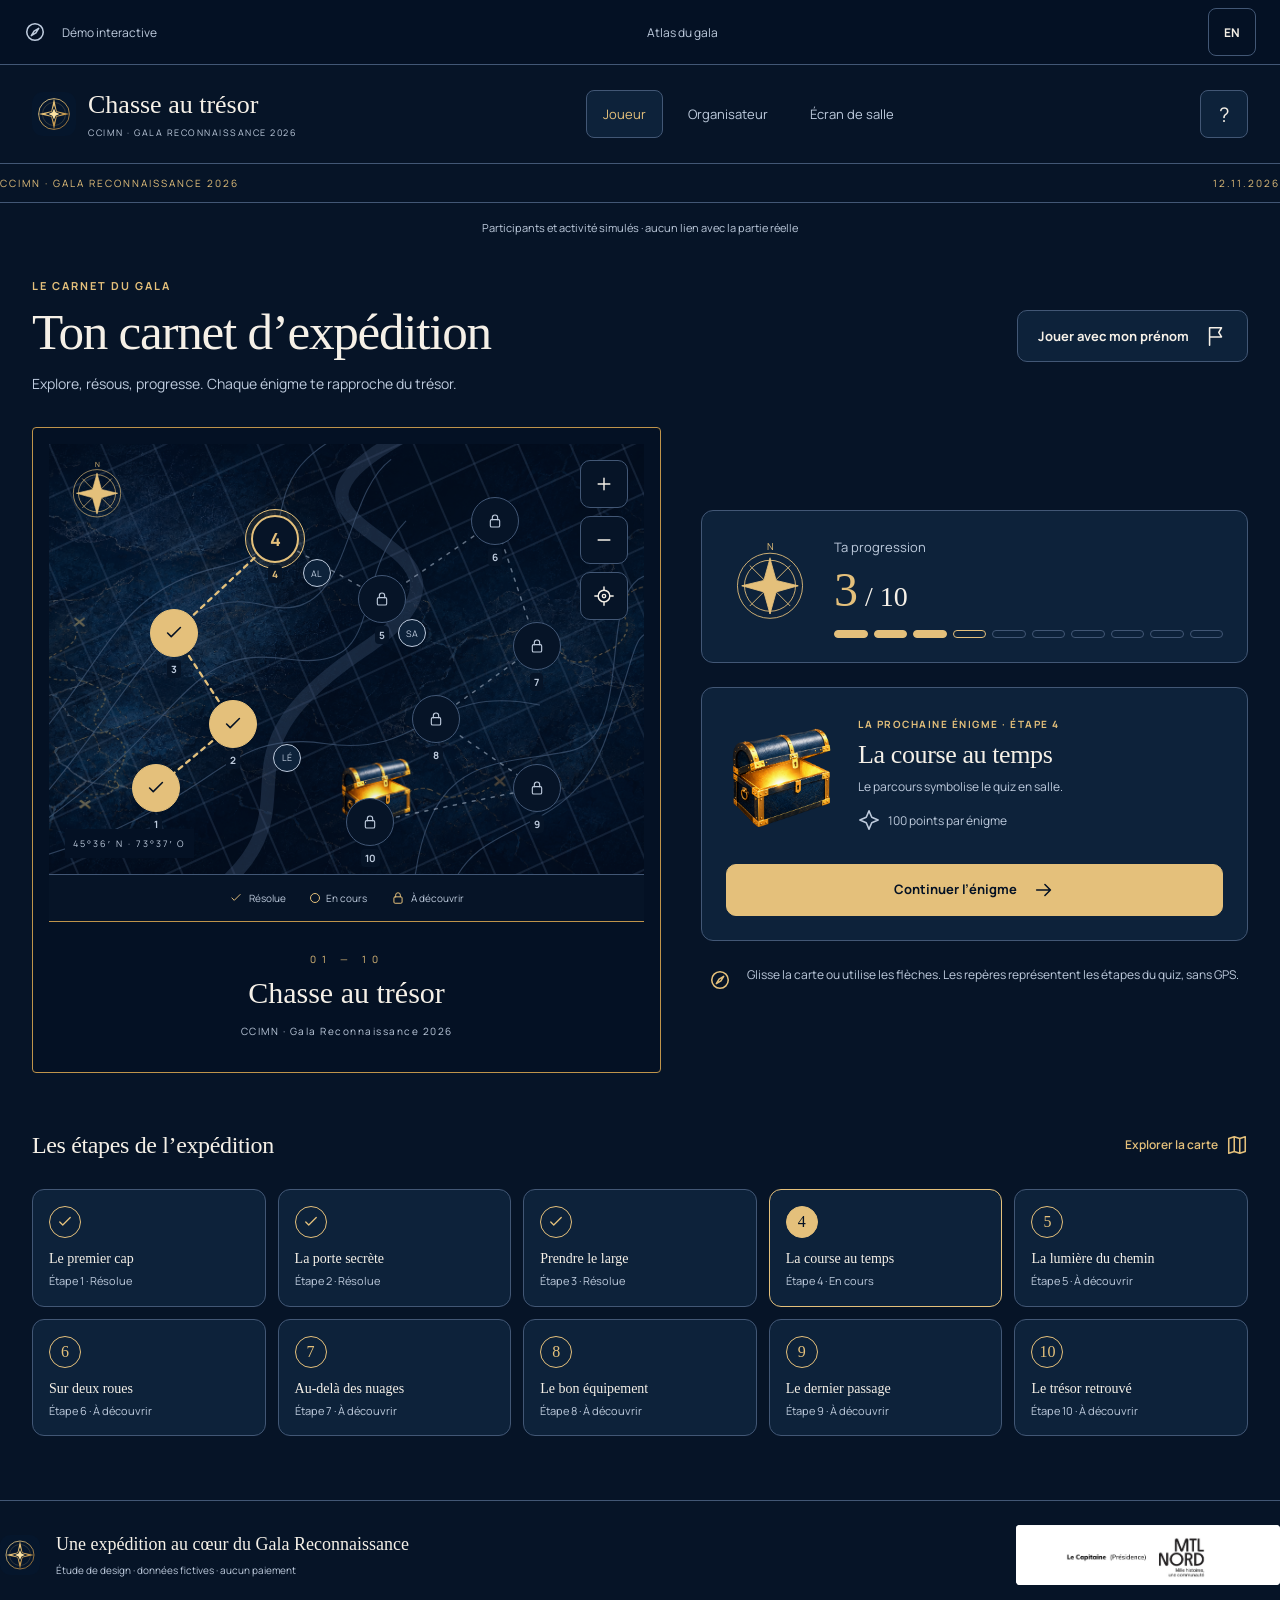
==== commit a787568c: "Publish only Atlas du gala on GitHub Pages" ====
--- a/index.html
+++ b/index.html
@@ -1,2 +1,2 @@
 <!doctype html>
-<html lang="fr"><head><meta charset="utf-8"><meta name="viewport" content="width=device-width,initial-scale=1"><meta name="robots" content="noindex,nofollow"><meta name="description" content="Trois designs interactifs de Chasse au trésor à comparer pour le Gala Reconnaissance."><meta name="theme-color" content="#061427"><title>Trois façons de vivre l’aventure · Chasse au trésor</title><link rel="icon" href="./shared/assets/treasure-logo.svg" type="image/svg+xml"><link rel="stylesheet" href="./shared/styles.css"><script type="module" src="./shared/gallery.js"></script></head><body data-theme="gallery"><a class="skip-link" href="#main">Aller au contenu / Skip to content</a><div id="gallery"></div><noscript>Active JavaScript pour comparer les trois interfaces. / Enable JavaScript to compare the three interfaces.</noscript></body></html>
+<html lang="fr"><head><meta charset="utf-8"><meta name="viewport" content="width=device-width,initial-scale=1"><meta name="robots" content="noindex,nofollow"><meta name="description" content="Atlas du gala : démonstration interactive du design de Chasse au trésor. Données fictives."><meta name="theme-color" content="#061427"><title>Atlas du gala · Chasse au trésor</title><link rel="icon" href="./shared/assets/treasure-logo.svg" type="image/svg+xml"><link rel="stylesheet" href="./shared/styles.css?v=070820ebff3b"><script type="module" src="./shared/app.js?v=5fb1bf0e0927"></script></head><body data-theme="atlas" data-standalone="true"><a class="skip-link" href="#main">Aller au contenu / Skip to content</a><div id="app"></div><dialog id="dialog" aria-labelledby="dialog-title"></dialog><div class="sr-only" id="notice" role="status" aria-live="polite" aria-atomic="true"></div><noscript>Active JavaScript pour essayer cette démonstration. / Enable JavaScript to try this demo.</noscript></body></html>
--- a/shared/styles.css
+++ b/shared/styles.css
@@ -24,4 +24,7 @@
 @media(max-width:1100px){.map-bottom-sheet .next-card{grid-template-columns:72px 1fr}.map-bottom-sheet .next-card>.button{grid-column:1/-1}.map-bottom-sheet .next-object{width:72px;height:80px}.expedition-map>.map-shell .map-viewport{height:620px}.expedition-map>.map-shell .map-legend{padding-bottom:300px}.mission-grid{grid-template-columns:1fr 320px;gap:24px}.atlas-grid{gap:24px}.journal-map .map-viewport{height:480px}.journal-stages .stage-list{grid-template-columns:repeat(3,1fr)}.organizer-grid{grid-template-columns:1fr 344px}.room-grid{grid-template-columns:1fr 304px}.room-leaderboard{padding:20px}.room-leaderboard .rank-row{gap:16px}.room-leaderboard .rank-score{font-size:32px}.room-leaderboard .rank-person>strong{font-size:20px}.room-layout .page-heading h1{font-size:44px}}
 @media(max-width:800px){.app-header{padding:20px 24px;flex-wrap:wrap;gap:16px}.brand{flex:1}.app-header nav{order:3;width:100%;display:grid;grid-template-columns:repeat(3,1fr)}.app-header nav button{font-size:12px;padding-inline:8px}.event-strip{margin:0 24px}.demo-toolbar{padding:8px 24px}.demo-toolbar>span{gap:8px}.demo-pill{display:none}main{padding:32px 24px 48px}.page-heading{gap:20px}.page-heading>.button{max-width:160px}.page-heading p{font-size:13px}.atlas-grid{grid-template-columns:1fr 1fr;gap:20px}.journal-map{padding:8px}.journal-map .map-viewport{height:430px}.journal-caption{padding:20px 0}.journal-caption strong{font-size:22px}.journal-sidebar{gap:16px}.journal-sidebar .progress-card{padding:16px;gap:12px}.journal-sidebar .compass-medallion{flex-basis:56px}.journal-sidebar .progress-copy>strong{font-size:40px}.journal-sidebar .progress-copy small{font-size:24px}.journal-sidebar .next-card{grid-template-columns:1fr;padding:20px;gap:12px}.journal-sidebar .next-object{display:none}.journal-sidebar .next-copy h2{font-size:24px}.expedition-grid{grid-template-columns:1fr 280px;gap:20px}.match-sidebar>.metrics{padding:20px 12px;gap:8px}.metrics strong{font-size:26px}.metrics span{font-size:9px}.leaderboard,.activity{padding:16px}.rank-row{gap:8px}.rank-person>strong{font-size:12px}.avatar{width:28px;height:28px;font-size:9px}.rank-score{font-size:16px}.leaderboard .section-title h2,.activity .section-title h2{font-size:20px}.mission-grid{grid-template-columns:1fr}.mission-aside{display:grid;grid-template-columns:1fr 1fr;align-items:start}.mission-aside>.metrics{grid-column:2;grid-row:1}.mission-aside>.leaderboard{grid-column:2;grid-row:1;margin-top:124px}.mission-aside>.mini-map-card{grid-row:1;grid-column:1}.question-layout{grid-template-columns:1fr}.question-recap{display:grid;grid-template-columns:1fr 1fr}.question-recap>.button{grid-column:1/-1}.question-recap>.subtle-note{grid-column:1/-1}.organizer-grid{grid-template-columns:1fr}.control-sidebar{display:grid;grid-template-columns:1fr 1fr}.control-sidebar>.panel:last-child{grid-column:1/-1}.room-grid{grid-template-columns:1fr}.room-grid>aside{display:grid;grid-template-columns:1fr 1fr}.room-grid>aside>.subtle-note{grid-column:1/-1}.event-footer{margin:0 24px;flex-direction:column;align-items:flex-start}.gallery{padding:32px 24px}.concept-grid{gap:16px}.concept-preview{padding:16px}.concept-content{padding:20px}.concept h2{font-size:24px}.preview-expedition .preview-sheet{font-size:15px;left:12px;right:12px;bottom:12px;padding:12px}.preview-mission .preview-steps{top:44px;left:12px;right:12px}.preview-steps span{font-size:10px;padding:8px}.preview-steps span:last-child{display:none}.gallery-head>img{width:180px}.concept p{font-size:12px}.concept .button{font-size:12px}}
 @media(max-width:600px){.demo-toolbar{padding:8px 16px;gap:8px;font-size:10px}.demo-toolbar>a{max-width:140px;line-height:1.5}.demo-toolbar>a .icon{display:none}.app-header{padding:16px}.brand strong{font-size:22px}.brand small{font-size:8px;letter-spacing:1px}.brand>img{width:36px;height:36px}.app-header nav{gap:4px}.app-header nav button{font-size:11px}.help{display:none}.event-strip{margin:0 16px;font-size:8px;letter-spacing:1px}.demo-disclaimer{font-size:9px;margin-top:12px;padding:0 16px}main{padding:24px 16px 40px}.page-heading{flex-direction:column;align-items:flex-start;gap:20px;margin-bottom:24px}.page-heading>.button{max-width:none;width:100%}.page-heading h1{font-size:34px}.page-heading p{font-size:12px}.eyebrow{font-size:10px;letter-spacing:1.5px}.atlas-grid{grid-template-columns:1fr;gap:20px}.journal-map .map-viewport{height:310px}.journal-caption{padding:16px 0}.journal-caption strong{font-size:24px}.journal-sidebar{gap:20px}.journal-sidebar .progress-card{padding:20px}.journal-sidebar .compass-medallion{flex-basis:72px}.journal-sidebar .next-card{grid-template-columns:72px 1fr;gap:16px;padding:20px}.journal-sidebar .next-object{display:block;width:72px;height:80px}.next-copy h2,.journal-sidebar .next-copy h2{font-size:23px}.next-copy p{font-size:11px}.quiet-line{font-size:10px}.next-card>.button{min-width:0;font-size:13px}.journal-stages{margin-top:32px}.journal-stages .stage-list{grid-template-columns:1fr 1fr}.journal-stages .section-title{align-items:flex-start;flex-direction:column;gap:4px}.journal-stages .stage-row{padding:16px;gap:12px}.journal-stages .stage-row strong{font-size:15px}.journal-note{display:none}.expedition-grid{grid-template-columns:1fr;gap:24px}.expedition-map>.map-shell .map-viewport{height:510px}.expedition-map>.map-shell .map-legend{padding-bottom:230px}.floating-progress{top:20px;left:92px;padding:8px 12px}.floating-progress>strong{font-size:22px}.map-bottom-sheet{left:12px;right:12px;bottom:16px}.map-bottom-sheet .next-card{padding:16px;grid-template-columns:56px 1fr;gap:12px}.map-bottom-sheet .next-object{width:56px;height:72px}.map-bottom-sheet .next-copy h2{font-size:22px}.map-bottom-sheet .next-copy p{display:none}.map-bottom-sheet .next-copy .eyebrow{font-size:9px;letter-spacing:1px}.map-bottom-sheet .next-card>.button{min-width:0;font-size:12px;min-height:48px}.map-legend{gap:16px;padding:12px;font-size:9px}.map-compass{width:60px}.map-node{width:44px;height:44px}.map-viewport{height:400px}.match-sidebar>.metrics{padding:20px}.match-sidebar .metrics strong{font-size:32px}.metrics span{font-size:10px}.leaderboard,.activity{padding:20px}.rank-row{gap:12px}.avatar{width:36px;height:36px;font-size:10px}.rank-person>strong{font-size:14px}.rank-score{font-size:22px}.leaderboard .section-title h2,.activity .section-title h2{font-size:24px}.mission-progress .progress-copy>strong{font-size:56px}.mission-progress .segments{gap:5px}.mission-main>.next-card{padding:20px}.mission-aside{display:flex;flex-direction:column;gap:20px}.mission-aside>*{width:100%}.mission-aside>.leaderboard{margin:0}.mission-aside .compact-map .map-viewport{height:240px}.stage-row{padding:16px;gap:16px}.stage-row strong{font-size:19px}.stage-row small{font-size:10px}.stage-status .icon{width:18px}.explorer-grid{grid-template-columns:1fr}.explorer-grid .map-viewport{height:480px}.question-top{font-size:10px;gap:8px}.question-top .text-button{font-size:11px}.question-panel{padding:20px 16px;border-radius:12px}.question-heading{gap:16px;margin-bottom:24px;align-items:flex-start}.question-heading h1{font-size:26px}.question-heading p{font-size:12px}.timer{width:64px;height:64px}.timer strong{font-size:24px}.answer-grid{gap:12px}.answer{padding:8px 8px 16px}.answer img{height:112px}.answer>span{font-size:12px;margin-top:8px}.feedback{min-height:64px;align-items:flex-start;padding-top:12px}.feedback p{font-size:12px}.question-recap{display:flex}.question-recap .metrics{padding:16px}.quiz-editor li{gap:16px;padding:20px 0}.editor-number{font-size:20px}.quiz-editor li .icon-button{width:48px}.panel{padding:20px}.quiz-editor li strong{font-size:12px}.quiz-editor li p{font-size:11px}.control-sidebar{display:flex}.room-layout .page-heading{flex-direction:row;align-items:center;gap:16px}.room-layout .page-heading h1{font-size:32px}.room-layout .page-heading p{font-size:11px}.room-code{flex-shrink:0}.room-code strong{font-size:20px;letter-spacing:2px}.room-code>span{font-size:8px;max-width:90px;line-height:1.5}.room-code small{font-size:10px}.room-leaderboard{padding:16px}.room-leaderboard .rank-row{gap:12px;padding:20px 0;min-height:88px}.room-leaderboard .rank-number{font-size:28px;width:24px}.room-leaderboard .avatar{display:none}.room-leaderboard .rank-person>strong{font-size:20px}.room-leaderboard .rank-score{font-size:28px}.room-leaderboard .rank-score small{font-size:9px}.room-leaderboard .rank-person>span{font-size:10px}.room-grid>aside{display:flex}.room-mini-map .map-viewport{height:260px}.result-card{padding:32px 20px}.result-card h1{font-size:34px}.victory-chest{width:240px;height:200px}.result-metrics{gap:12px;margin:24px 0;padding:24px 0}.result-metrics strong{font-size:28px}.result-metrics span{font-size:10px}.result-card>.button{width:100%;margin:8px 0;min-width:0}.event-footer{margin:0 16px;padding-top:24px}.footer-copy strong{font-size:16px}.footer-copy small{font-size:9px}.event-partner{width:240px}dialog{padding:24px 20px}.dialog-header h2{font-size:26px}.gallery{padding:32px 16px 48px}.gallery-head{flex-direction:column;align-items:flex-start;gap:16px;margin-bottom:32px}.gallery-head h1{font-size:42px}.gallery-head p{font-size:13px}.gallery-head>img{display:none}.concept-grid{grid-template-columns:1fr;gap:24px}.concept-preview{aspect-ratio:16/9}.concept h2{font-size:30px}.concept-content{padding:24px}.concept p{font-size:13px}.preview-steps span{font-size:12px;padding:12px}.preview-steps span:last-child{display:block}.preview-mission .preview-steps{top:44px;left:24px;right:24px}.gallery-info{grid-template-columns:1fr;gap:24px}.preview-expedition .preview-sheet{font-size:18px;left:24px;right:24px;bottom:24px;padding:16px}.preview-atlas .preview-word{font-size:26px}}
+@media(min-width:801px){.is-room .demo-toolbar{min-height:52px;padding-block:2px}.is-room .app-header{padding-block:12px}.is-room .event-strip{padding-block:6px}.is-room main{padding-top:20px;padding-bottom:24px}.is-room .page-heading{margin-bottom:20px}.is-room .page-heading h1{font-size:44px;margin-block:4px}.is-room .page-heading p{font-size:12px}.is-room .room-code strong{font-size:28px;margin-block:4px}.is-room .room-leaderboard .rank-row{min-height:72px;padding:12px 0}.is-room .room-leaderboard .rank-person>strong{font-size:22px}.is-room .room-leaderboard .rank-person>span{font-size:10px}.is-room .room-leaderboard .rank-score{font-size:34px}.is-room .room-leaderboard .rank-track{margin-top:6px}.is-room .room-grid .activity li:nth-child(n+4){display:none}.is-room .room-grid .activity ol{gap:12px}.is-room .room-grid>aside{gap:16px}.is-room .room-mini-map .map-viewport{height:148px}.is-room .room-grid .activity .text-button{margin-top:8px}.is-room .event-footer{padding-block:16px}.is-room .event-partner{width:200px}.is-room .footer-copy strong{font-size:15px}}
+body[data-theme=atlas] .panel,body[data-theme=atlas] .room-leaderboard,body[data-theme=atlas] .question-panel{border-radius:4px;border-color:var(--gold2)}body[data-theme=atlas] .room-leaderboard .rank-person>strong{font-family:Georgia,serif}body[data-theme=mission] .page-heading h1,body[data-theme=mission] .question-heading h1,body[data-theme=mission] .room-leaderboard .section-title h2{font-family:Manrope,Arial,sans-serif;font-weight:650;letter-spacing:-1.5px}body[data-theme=expedition] .room-mini-map{border:1px solid var(--gold2);border-radius:16px;overflow:hidden}
+@media(min-width:801px) and (max-height:850px){.is-room .page-heading .eyebrow,.is-room .page-heading p{display:none}.is-room .room-code strong{font-size:24px}.is-room .room-code>span{font-size:9px}.is-room .room-code small{font-size:11px}.is-room .room-leaderboard .rank-row{padding-block:8px;min-height:64px}.is-room .room-leaderboard .avatar{width:44px;height:44px}.is-room .room-leaderboard .rank-number{font-size:34px;line-height:1.1}.is-room .room-leaderboard .rank-score{font-size:32px;line-height:1.1}.is-room .room-leaderboard .rank-score small{line-height:1.25}.is-room .room-leaderboard .rank-person>strong{font-size:20px;line-height:1.25}.is-room .room-leaderboard .rank-person>span{line-height:1.3}}
 @media(prefers-reduced-motion:reduce){*,*:before,*:after{animation:none!important;transition:none!important;scroll-behavior:auto!important}.map-world{will-change:auto}}
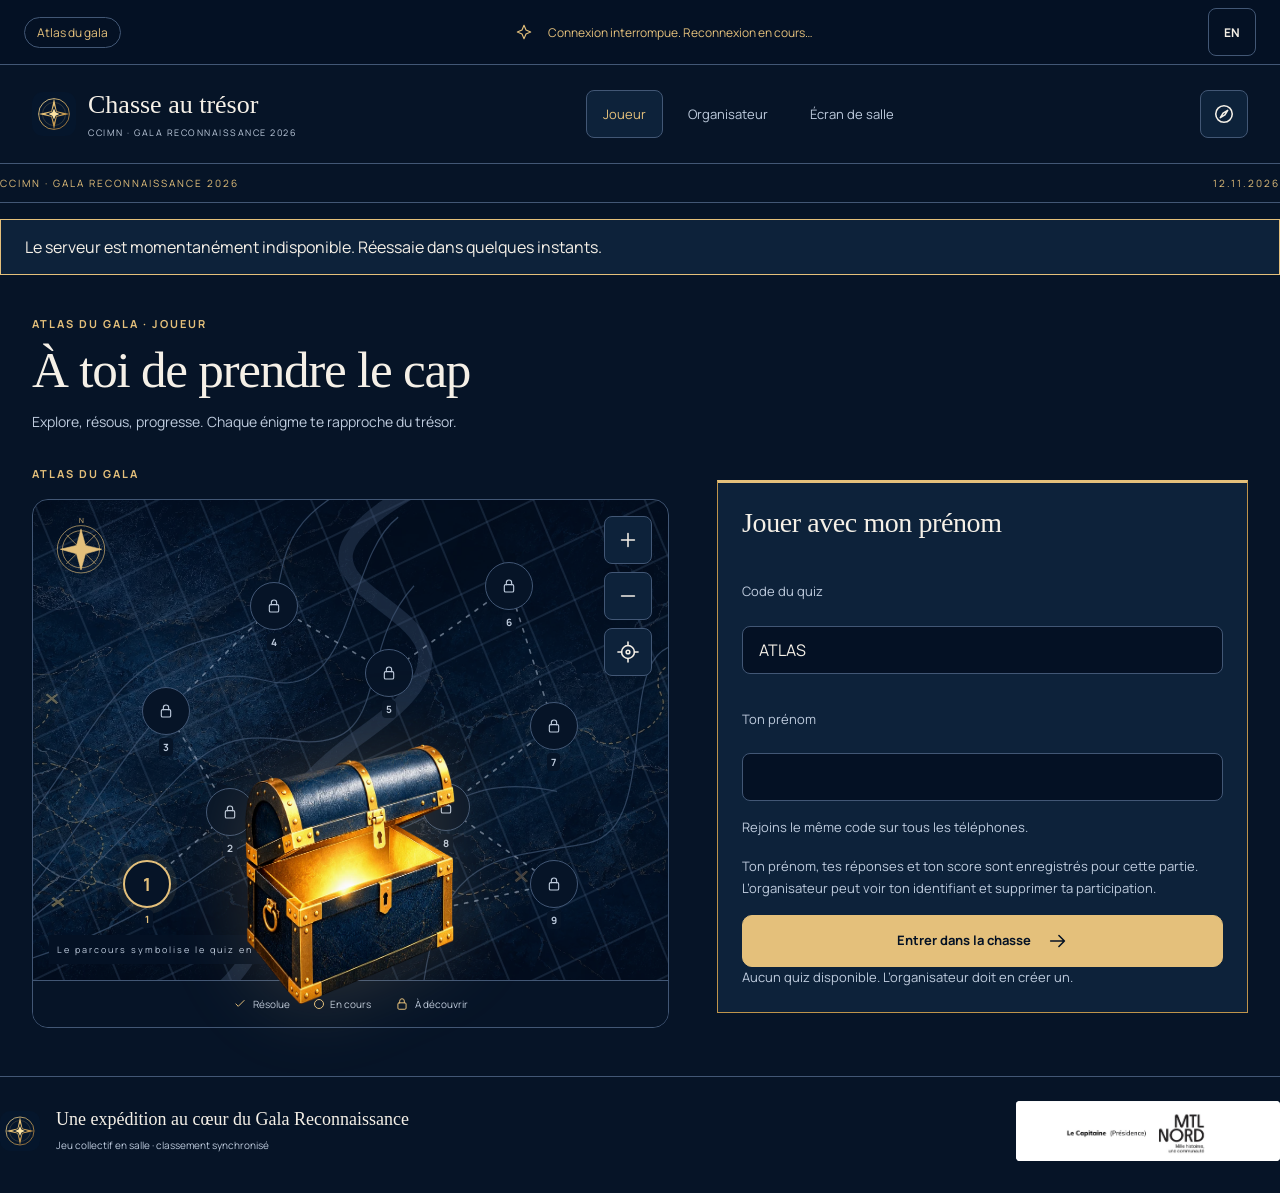
==== commit 26eb0056: "Replace Atlas preview with isolated multiplayer hunt and distinct role layouts" ====
--- a/index.html
+++ b/index.html
@@ -1,2 +1 @@
-<!doctype html>
-<html lang="fr"><head><meta charset="utf-8"><meta name="viewport" content="width=device-width,initial-scale=1"><meta name="robots" content="noindex,nofollow"><meta name="description" content="Atlas du gala : démonstration interactive du design de Chasse au trésor. Données fictives."><meta name="theme-color" content="#061427"><title>Atlas du gala · Chasse au trésor</title><link rel="icon" href="./shared/assets/treasure-logo.svg" type="image/svg+xml"><link rel="stylesheet" href="./shared/styles.css?v=070820ebff3b"><script type="module" src="./shared/app.js?v=5fb1bf0e0927"></script></head><body data-theme="atlas" data-standalone="true"><a class="skip-link" href="#main">Aller au contenu / Skip to content</a><div id="app"></div><dialog id="dialog" aria-labelledby="dialog-title"></dialog><div class="sr-only" id="notice" role="status" aria-live="polite" aria-atomic="true"></div><noscript>Active JavaScript pour essayer cette démonstration. / Enable JavaScript to try this demo.</noscript></body></html>+<!doctype html><html lang="fr" translate="no"><head><meta charset="utf-8"><meta name="google" content="notranslate"><meta name="viewport" content="width=device-width,initial-scale=1"><meta name="robots" content="noindex,nofollow"><meta name="theme-color" content="#061427"><meta http-equiv="Content-Security-Policy" content="default-src 'self'; script-src 'self' https://apis.google.com; style-src 'self' 'unsafe-inline'; img-src 'self' data: https://chasse-designs-for2taf.netlify.app; font-src 'self'; connect-src 'self' https://chasse-designs-for2taf.netlify.app https://identitytoolkit.googleapis.com https://securetoken.googleapis.com https://www.googleapis.com; frame-src https://chasse-mission-for2taf.firebaseapp.com https://accounts.google.com; object-src 'none'; base-uri 'self'; form-action 'self'"><title>Atlas du gala · Chasse au trésor</title><link rel="icon" href="./shared/assets/treasure-logo.svg"><link rel="stylesheet" href="./shared/styles.css?v=c1ed34836c52"><script defer src="./shared/assets/vendor/qrcode.min.js"></script><script type="module" src="./shared/app.js?v=d47022e6037a"></script></head><body data-theme="atlas" data-api="https://chasse-designs-for2taf.netlify.app/.netlify/functions/game"><a class="skip-link" href="#main">Aller au contenu / Skip to content</a><div id="app"></div><dialog id="dialog" aria-labelledby="dialog-title"></dialog><div id="notice" class="sr-only" role="status" aria-live="polite" aria-atomic="true"></div><noscript>Active JavaScript pour jouer. / Enable JavaScript to play.</noscript></body></html>
--- a/shared/styles.css
+++ b/shared/styles.css
@@ -1,6 +1,6 @@
 @font-face{font-family:Manrope;src:url('./assets/Manrope-variable.ttf') format('truetype');font-weight:200 800;font-display:swap}
 :root{--bg:#061427;--card:#0D223A;--ink:#F5F0E7;--mut:#BECBDD;--gold:#E4C07B;--gold2:#BF944B;--dark:#041124;--line:#425775;--space:8px;color-scheme:dark;font-family:Manrope,Arial,sans-serif;color:var(--ink);background:var(--bg)}
-*{box-sizing:border-box}body{margin:0;min-width:320px;background:var(--bg)}body:before{content:'';position:fixed;inset:0;background:url('./assets/event-map-texture.png') center/cover;opacity:.08;pointer-events:none;z-index:-1}
+*{box-sizing:border-box}body{margin:0;min-width:320px;background:var(--bg)}body:before{content:'';position:fixed;inset:0;background:url('./assets/event-map-texture.webp') center/cover;opacity:.08;pointer-events:none;z-index:-1}
 a{color:inherit;text-decoration:none}button,input,textarea{font:inherit}button,a,input,textarea{-webkit-tap-highlight-color:transparent}button{cursor:pointer}button:disabled{cursor:not-allowed}button,a{touch-action:manipulation}button:focus-visible,a:focus-visible,input:focus-visible,textarea:focus-visible,[tabindex]:focus-visible{outline:3px solid var(--gold);outline-offset:4px}h1:focus{outline:none}h1,h2,h3,p{margin:0}h1,h2{font-family:Georgia,'Times New Roman',serif;font-weight:400;line-height:1.12}h1{font-size:clamp(32px,4vw,54px);letter-spacing:-.025em}h2{font-size:28px;letter-spacing:-.015em}p{line-height:1.65;color:var(--mut)}small{font-size:12px;color:var(--mut)}img{max-width:100%;display:block}ol,ul{list-style:none;padding:0;margin:0}.icon{width:22px;height:22px;flex-shrink:0;vertical-align:middle}.eyebrow{display:block;color:var(--gold);font-size:11px;letter-spacing:2px;font-weight:700;line-height:1.6;text-transform:uppercase}.sr-only{position:absolute;width:1px;height:1px;padding:0;margin:-1px;overflow:hidden;clip:rect(0,0,0,0);white-space:nowrap;border:0}.skip-link{position:absolute;left:16px;top:-100px;z-index:100;padding:16px;background:var(--gold);color:var(--dark)}.skip-link:focus{top:16px}
 .demo-toolbar{background:var(--dark);padding:8px max(24px,calc((100vw - 1344px)/2));display:flex;align-items:center;justify-content:space-between;gap:16px;border-bottom:1px solid var(--line);font-size:12px;color:var(--mut);min-height:64px}.demo-toolbar>a{display:flex;align-items:center;gap:8px;min-height:48px}.demo-toolbar>a .icon{width:16px;transform:rotate(180deg)}.demo-toolbar>span{display:flex;gap:16px;align-items:center}.demo-pill{border:1px solid var(--line);border-radius:32px;padding:6px 12px;color:var(--gold);white-space:nowrap}.language{min-width:48px;min-height:48px;background:transparent;border:1px solid var(--line);color:var(--ink);border-radius:8px;font-weight:700}
 .app-header{padding:24px 32px;max-width:1408px;margin:auto;display:flex;gap:24px;align-items:center;justify-content:space-between}.brand{display:flex;align-items:center;gap:12px;min-height:48px}.brand strong{display:block;font:26px/1.2 Georgia,serif}.brand small{display:block;letter-spacing:1.5px;font-size:9px;margin-top:6px;text-transform:uppercase}.app-header nav{display:flex;gap:8px}.app-header nav button{background:transparent;border:1px solid transparent;padding:12px 16px;min-height:48px;color:var(--mut);border-radius:8px;font-size:13px}.app-header nav button[aria-current=page]{border-color:var(--line);color:var(--gold);background:var(--card)}.icon-button{display:inline-flex;align-items:center;justify-content:center;min-height:48px;min-width:48px;background:var(--card);border:1px solid var(--line);color:var(--ink);border-radius:8px}.help{font-size:20px}
@@ -28,3 +28,37 @@
 body[data-theme=atlas] .panel,body[data-theme=atlas] .room-leaderboard,body[data-theme=atlas] .question-panel{border-radius:4px;border-color:var(--gold2)}body[data-theme=atlas] .room-leaderboard .rank-person>strong{font-family:Georgia,serif}body[data-theme=mission] .page-heading h1,body[data-theme=mission] .question-heading h1,body[data-theme=mission] .room-leaderboard .section-title h2{font-family:Manrope,Arial,sans-serif;font-weight:650;letter-spacing:-1.5px}body[data-theme=expedition] .room-mini-map{border:1px solid var(--gold2);border-radius:16px;overflow:hidden}
 @media(min-width:801px) and (max-height:850px){.is-room .page-heading .eyebrow,.is-room .page-heading p{display:none}.is-room .room-code strong{font-size:24px}.is-room .room-code>span{font-size:9px}.is-room .room-code small{font-size:11px}.is-room .room-leaderboard .rank-row{padding-block:8px;min-height:64px}.is-room .room-leaderboard .avatar{width:44px;height:44px}.is-room .room-leaderboard .rank-number{font-size:34px;line-height:1.1}.is-room .room-leaderboard .rank-score{font-size:32px;line-height:1.1}.is-room .room-leaderboard .rank-score small{line-height:1.25}.is-room .room-leaderboard .rank-person>strong{font-size:20px;line-height:1.25}.is-room .room-leaderboard .rank-person>span{line-height:1.3}}
 @media(prefers-reduced-motion:reduce){*,*:before,*:after{animation:none!important;transition:none!important;scroll-behavior:auto!important}.map-world{will-change:auto}}
+
+/* Shared semantic components; theme rules give each role its own composition. */
+#join-qr svg{width:112px;height:112px;display:block}.activity li>div{display:grid;gap:8px}.activity li small{display:block;color:var(--mut);font-size:11px}
+.status-chip,.live-badge{display:inline-flex;gap:8px;align-items:center;padding:8px 12px;border:1px solid var(--line);border-radius:24px;color:var(--gold);font-size:12px;line-height:1.4}.status-chip .icon{width:16px}.live-badge:before{content:'';width:6px;height:6px;border-radius:50%;background:var(--gold);box-shadow:0 0 12px var(--gold)}.network-state{display:flex;align-items:center;gap:8px;font-size:12px}.network-state .icon{width:16px}.network-state.is-offline{color:var(--gold)}.error-banner{max-width:1296px;margin:16px auto 0;padding:16px 24px;border:1px solid var(--gold);background:var(--card);color:var(--ink)}.progress-line{height:8px;border-radius:4px;margin-top:16px;background:var(--line);overflow:hidden}.progress-line>span{height:100%;display:block;background:var(--gold);transition:width .4s ease}
+form{display:grid;gap:16px}input,textarea,select{background:var(--dark);border:1px solid var(--line);border-radius:8px;color:var(--ink);min-height:48px;padding:12px 16px;width:100%;font:inherit}select{cursor:pointer}label{color:var(--mut);font-size:13px;line-height:1.5}textarea{min-height:100px;resize:vertical}input:focus-visible,select:focus-visible{outline:3px solid var(--gold);outline-offset:3px}.checkbox-label{display:flex;align-items:center;gap:12px;cursor:pointer;min-height:48px}.checkbox-label input,.correct-choice input{width:24px;height:24px;min-height:24px;accent-color:var(--gold)}.correct-choice{display:flex;gap:12px;align-items:center;min-height:44px;cursor:pointer}.join-layout{padding-bottom:48px}.join-grid{display:grid;grid-template-columns:1.2fr 1fr;gap:48px;align-items:center}.join-art{position:relative;min-width:0}.join-art>.eyebrow{margin-bottom:16px}.join-art .map-viewport{height:480px}.join-chest{position:absolute;width:240px;bottom:24px;left:calc(50% - 120px);pointer-events:none;filter:drop-shadow(0 0 40px #e4c07b33)}.join-panel h2{margin-bottom:24px}.join-panel p{font-size:13px}.join-panel .button{width:100%}.available-quizzes{margin-top:24px;display:grid}.login-layout{min-height:65vh}.login-card{max-width:560px;margin:auto;text-align:center;display:grid;justify-items:center;gap:24px;padding:48px}.login-compass{width:120px}.login-card .button{min-width:260px}.command-ribbon{display:flex;align-items:center;gap:24px;margin:0 0 24px;padding:16px 24px;border:1px solid var(--line);background:var(--dark);border-radius:12px}.command-ribbon>label{display:flex;align-items:center;gap:16px;flex:1;min-width:0}.command-ribbon select{max-width:480px}.command-identity{display:flex;gap:16px;align-items:center}.command-identity>.compass{width:56px}.command-identity span{font-size:13px}.command-identity small{display:block;margin-top:8px}.command-stats{display:grid;grid-template-columns:repeat(3,1fr);gap:24px;padding:24px 0;border-block:1px solid var(--line);margin:24px 0}.command-stats strong{display:block;font-size:32px;color:var(--gold)}.command-stats span{font-size:12px;color:var(--mut)}.command-code{display:block;font-size:40px;color:var(--gold);letter-spacing:4px;font-weight:800;margin:24px 0}.command-controls .button{width:100%;margin-top:12px}.quiz-editor .subtle-note{margin-top:16px}.participant-section{margin-top:32px}.participant-list>li{display:flex;gap:16px;align-items:center}.participant-list>li>div{flex:1;min-width:0}.participant-list>li small{display:block;overflow-wrap:anywhere}.participant-list>li>span:not(.avatar){font-size:12px;white-space:nowrap}.invitation-url{display:block;font-size:12px;overflow-wrap:anywhere;margin:16px 0;color:var(--gold)}.qr-block{display:flex;align-items:center;gap:24px;margin:24px 0}.qr-block strong{font-size:24px;letter-spacing:3px;color:var(--gold)}#join-qr{padding:8px;background:white;flex-shrink:0;line-height:0;width:128px;height:128px}#join-qr img,#join-qr canvas{width:112px;height:112px}.trash-panel{margin-top:24px}.trash-panel summary,details>summary{cursor:pointer;min-height:44px;padding:8px 0;color:var(--gold)}.trash-item{display:flex;align-items:center;justify-content:space-between;gap:24px;padding:16px 0}.text-answers .answer{min-height:112px;padding:24px}.selected-answer{border-color:var(--gold);box-shadow:0 0 0 3px #e4c07b33;background:#152e48}.answer:disabled{opacity:.7}.feedback{display:flex;justify-content:space-between;gap:16px;flex-wrap:wrap}.timer-track{stroke-dasharray:220;stroke-dashoffset:calc(220*(1 - var(--timer-progress,1)));transition:stroke-dashoffset .25s linear}.empty-state{padding:32px 0;display:grid;justify-items:center;gap:16px;text-align:center}.empty-state>.icon{width:48px;height:48px;color:var(--gold)}.room-pagination{display:flex;justify-content:space-between;align-items:center}.room-pagination span{font-size:12px;color:var(--mut)}.winner-live{text-align:center}.winner-live img{width:100px;margin:0 auto 8px}.winner-live h2{font-size:40px;color:var(--gold)}.room-grid>aside>.panel{padding:16px}.room-grid>aside .qr-block{margin:0;gap:16px}.room-grid>aside .status-chip{margin-top:12px}.room-grid .activity{min-height:180px}.room-grid .rank-row{transition:background .3s ease;view-transition-name:match-element}.question-recap .activity{margin-top:16px}.editor-dialog{width:min(1120px,calc(100vw - 32px));max-width:1120px}.editor-settings{display:grid;grid-template-columns:1fr 1fr;gap:12px;align-items:center;padding-bottom:24px;border-bottom:1px solid var(--line)}.editor-settings>.checkbox-label{grid-column:1/-1}.editor-workspace{display:grid;grid-template-columns:240px minmax(0,1fr);gap:32px}.editor-outline{border-right:1px solid var(--line);padding-right:24px}.editor-outline h3{font-size:14px;margin-bottom:16px}.editor-outline .text-button{font-size:13px;text-align:left;justify-content:flex-start;width:100%;padding:8px;line-height:1.5;overflow-wrap:anywhere}.editor-outline .active-edit{background:#e4c07b14;color:var(--gold);border-radius:8px}.editor-outline>.button{font-size:12px;width:100%;margin-top:16px}.editor-question{display:grid;gap:12px;align-content:start}.editor-reorder{display:flex;gap:8px}.editor-question .section-title{margin:0}.choices-editor{padding:16px;margin:0;border:1px solid var(--line);border-radius:12px;display:grid;gap:16px;min-width:0}.choice-editor{display:grid;grid-template-columns:1fr 1fr;gap:12px;padding-bottom:24px;border-bottom:1px solid var(--line)}.choice-editor input:not([type=checkbox]):not([type=radio]),.choice-editor .correct-choice{grid-column:1/-1}.choice-editor input[type=file]{font-size:10px;padding:8px;max-width:100%}.file-label{grid-column:1/-1;display:grid;gap:8px}.choice-editor>img{grid-column:1/-1;width:96px;height:96px;object-fit:contain}.choice-editor>small,.choice-editor>.text-button{grid-column:1/-1}.choices-editor legend{color:var(--gold);padding:0 8px}.editor-actions{display:flex;justify-content:flex-end;gap:16px;position:sticky;bottom:-32px;padding:16px 0;background:var(--card);border-top:1px solid var(--line)}.editor-error{color:var(--gold);font-size:14px}.image-picker{padding:24px;background:var(--dark);border:1px solid var(--gold);border-radius:12px}.image-bank{display:grid;grid-template-columns:repeat(5,1fr);gap:12px}.image-bank button{display:grid;justify-items:center;gap:8px;border:1px solid var(--line);border-radius:12px;background:var(--card);color:var(--ink);padding:8px;min-height:44px}.image-bank button:hover{border-color:var(--gold)}.image-bank span{font-size:11px}.translation-fields{padding:12px;border:1px solid var(--line);border-radius:8px}
+/* Atlas: an illuminated expedition journal and an editorial control desk. */
+body[data-theme=atlas] .command-ribbon{border-radius:0;border-block-color:var(--gold);background:transparent}body[data-theme=atlas] .command-identity{display:none}body[data-theme=atlas] .command-stats strong{font-family:Georgia,serif;font-weight:400}body[data-theme=atlas] .command-controls{border-top:4px solid var(--gold)}body[data-theme=atlas] .room-code strong{font-family:Georgia,serif;font-weight:400}body[data-theme=atlas] .room-grid{grid-template-columns:1.7fr 1fr}body[data-theme=atlas] .room-leaderboard{background:linear-gradient(120deg,#0d223a,#061427);border-block:3px solid var(--gold2)}body[data-theme=atlas] .room-leaderboard .rank-number{font-family:Georgia,serif;color:var(--gold)}body[data-theme=atlas] .join-panel{border-radius:0;border-top:3px solid var(--gold)}body[data-theme=atlas] .map-contour{stroke-dasharray:900;animation:map-reveal 1.5s ease-out both}
+/* Expedition: a luminous tactical map, telemetry panels and a broadcast stage. */
+body[data-theme=expedition] .command-ribbon{border-color:var(--gold2);background:#0d223aaa;box-shadow:inset 0 0 32px #e4c07b08}body[data-theme=expedition] .organizer-grid{grid-template-columns:minmax(0,1fr) 360px}body[data-theme=expedition] .command-controls{position:relative;overflow:hidden}body[data-theme=expedition] .command-controls:before{content:'';position:absolute;inset:0;background:radial-gradient(circle at 90% 0,#e4c07b18,transparent 60%);pointer-events:none}body[data-theme=expedition] .room-grid{grid-template-columns:1.7fr 1fr}body[data-theme=expedition] .room-leaderboard{border:1px solid var(--gold2);box-shadow:0 0 48px #e4c07b0c}body[data-theme=expedition] .room-leaderboard .rank-row:first-child{background:linear-gradient(90deg,#e4c07b1a,transparent);border-radius:12px;padding-inline:12px}body[data-theme=expedition] .room-code{padding:12px 24px;border:1px solid var(--gold2);border-radius:12px}body[data-theme=expedition] .route-done{filter:drop-shadow(0 0 6px var(--gold));stroke-dasharray:12 4;animation:trail-flow 4s linear infinite}body[data-theme=expedition] .map-node.current{animation:beacon 2.5s ease-in-out infinite}body[data-theme=expedition] .join-grid{gap:24px}body[data-theme=expedition] .join-art .map-viewport{height:560px}
+/* Mission: focused cockpit cards, a compact operator rail and spacious ranks. */
+body[data-theme=mission] h1,body[data-theme=mission] h2{font-family:Manrope,Arial,sans-serif;letter-spacing:-.035em;font-weight:700}body[data-theme=mission] .command-ribbon{border:0;padding:0;background:transparent}body[data-theme=mission] .command-identity{display:none}body[data-theme=mission] .organizer-grid{grid-template-columns:minmax(0,1fr) 320px}body[data-theme=mission] .command-stats{border:0;padding:0;gap:12px}body[data-theme=mission] .command-stats>div{padding:16px;border:1px solid var(--line);border-radius:12px}body[data-theme=mission] .command-code{font-size:32px;letter-spacing:2px}body[data-theme=mission] .room-grid{grid-template-columns:2fr 1fr}body[data-theme=mission] .room-leaderboard{border:0;background:transparent;padding:0}body[data-theme=mission] .room-leaderboard .rank-row{margin-top:12px;border:1px solid var(--line);border-radius:16px;background:var(--card);padding-inline:24px}body[data-theme=mission] .room-leaderboard .rank-number{font-weight:800;color:var(--gold)}body[data-theme=mission] .join-grid{grid-template-columns:.8fr 1fr}body[data-theme=mission] .join-art .map-viewport{height:400px}body[data-theme=mission] .join-panel{padding:40px;border-radius:24px}
+@keyframes map-reveal{from{stroke-dashoffset:900;opacity:0}to{stroke-dashoffset:0;opacity:1}}@keyframes trail-flow{to{stroke-dashoffset:-128}}@keyframes beacon{50%{box-shadow:0 0 0 12px #e4c07b12,0 0 32px #e4c07b24}}@keyframes surface-enter{from{transform:translateY(8px)}to{transform:translateY(0)}}.question-panel{animation:surface-enter .18s ease-out both}.map-world{transition:transform .08s linear}.map-viewport{touch-action:none}.rival-marker{transition:left .6s ease,top .6s ease}.question-panel:has(.feedback.correct){box-shadow:0 0 40px #e4c07b20}.rank-track>span{transition:width .5s cubic-bezier(.2,.7,.2,1)}.stage-list{max-height:600px;overflow:auto;scrollbar-color:var(--gold2) var(--dark)}
+@media(max-width:1024px){.join-grid{gap:24px}.command-ribbon{flex-wrap:wrap}.command-identity{display:none}.organizer-grid,.room-grid,body[data-theme] .organizer-grid,body[data-theme] .room-grid{grid-template-columns:1fr}.room-grid>aside{display:grid;grid-template-columns:1fr 1fr}.room-grid>aside>.room-mini-map{display:none}.room-grid>aside .qr-block{align-items:center}.editor-workspace{grid-template-columns:180px 1fr;gap:16px}}
+@media(max-width:768px){.join-grid,body[data-theme] .join-grid{grid-template-columns:1fr}.join-art{display:none}.join-panel,body[data-theme=mission] .join-panel{padding:24px}.command-ribbon{padding:16px;gap:16px}.command-ribbon>label{display:grid;width:100%;flex-basis:100%;gap:8px}.command-stats{gap:12px}.command-stats strong{font-size:24px}.participant-list>li{gap:8px;flex-wrap:wrap}.participant-list>li>.avatar{display:none}.participant-list>li>div{flex-basis:60%}.qr-block{gap:16px}.editor-workspace{grid-template-columns:1fr}.editor-outline{border-right:0;border-bottom:1px solid var(--line);padding:0 0 16px}.editor-outline ol{display:flex;gap:8px;overflow:auto;max-height:100px}.editor-outline .text-button{width:160px}.editor-settings{grid-template-columns:1fr}.editor-dialog{padding:24px 16px}.editor-actions{bottom:-24px}.image-bank{grid-template-columns:repeat(3,1fr)}.login-card{padding:32px 24px}.room-grid>aside{display:flex}.room-grid>aside>.panel:has(#join-qr){order:-1}.error-banner{margin:16px}.network-state{font-size:10px}.room-leaderboard .rank-row{min-height:88px}.trash-item{flex-direction:column;align-items:flex-start}}
+@media(min-width:1025px){.is-room .event-footer{display:none}.is-room main{max-width:1504px}.is-room .room-leaderboard .rank-row{min-height:72px}.is-room .room-grid .activity li:nth-child(n+4){display:none}.is-room .room-grid .activity ol{gap:12px}}
+@media(prefers-reduced-motion:reduce){*,*:before,*:after{animation:none!important;transition:none!important;scroll-behavior:auto!important}}
+
+/* Nine screens: each composition belongs to its role and visual universe. */
+body[data-theme=atlas] .question-panel{border-radius:0;border-block:2px solid var(--gold2);background:linear-gradient(125deg,#12273d,#061427)}body[data-theme=atlas] .question-heading{padding-bottom:24px;border-bottom:1px solid var(--line);margin-bottom:24px}body[data-theme=atlas] .answer{border-radius:0}
+body[data-theme=expedition] h1,body[data-theme=expedition] h2{font-family:Manrope,Arial,sans-serif;font-weight:750;letter-spacing:-.035em}body[data-theme=expedition] .question-panel{position:relative;border:1px solid var(--gold2);box-shadow:inset 0 0 64px #e4c07b06,0 0 40px #e4c07b08}body[data-theme=expedition] .question-heading>.eyebrow{letter-spacing:.2em}body[data-theme=expedition] .timer{border-radius:50%;box-shadow:0 0 32px #e4c07b16}body[data-theme=expedition] .answer{border-radius:16px;border-color:#425775}body[data-theme=expedition] .answer:hover{box-shadow:0 0 24px #e4c07b16;transform:translateY(-2px)}
+body[data-theme=mission] .question-panel{border:0;border-radius:24px;padding:40px;background:#0d223a}body[data-theme=mission] .question-recap .metrics{border:0;box-shadow:none}body[data-theme=mission] .timer{background:var(--gold);color:var(--dark);border-radius:50%}body[data-theme=mission] .timer-track{stroke:var(--dark)}
+.question-heading h1{overflow-wrap:anywhere}.participant-list strong,.rank-person>strong{overflow-wrap:anywhere}.rank-row{min-width:0}.rank-person{min-width:0}
+@media(min-width:1025px){.is-room .demo-toolbar{min-height:36px}.is-room .app-header{padding-block:8px}.is-room .app-header .brand strong{font-size:24px}.is-room .event-strip{padding-block:4px}.is-room main{padding-top:16px}.is-room .page-heading{align-items:center;margin-bottom:16px}.is-room .page-heading h1{font-size:32px;margin-block:0}.is-room .page-heading .eyebrow{font-size:10px}.is-room .room-code{padding:8px 16px}.is-room .room-code strong{font-size:24px}.is-room .room-code small{font-size:10px}.is-room .room-leaderboard .rank-row{min-height:56px;padding-block:8px}.is-room .room-leaderboard .section-title{margin-bottom:12px}.is-room .broadcast-radar .map-viewport{height:320px}.is-room .broadcast-feed .activity strong{font-size:13px}.is-room .broadcast-feed .activity small{font-size:11px}.is-room .broadcast-feed .qr-block{flex-direction:row;align-items:center;text-align:left}.is-room .broadcast-feed .panel:has(#join-qr){padding:16px}.is-room .broadcast-feed .status-chip{font-size:11px}.is-room .broadcast-feed .qr-block strong{font-size:20px;letter-spacing:2px}}
+@media(max-width:768px){body[data-theme=mission] .question-panel{padding:24px}}
+body[data-theme=atlas] .atlas-command-grid{grid-template-columns:224px minmax(0,1fr) 288px;gap:24px}.atlas-command-rail,.atlas-command-book,.atlas-command-messages{min-width:0}.atlas-command-rail>.eyebrow{margin-bottom:16px}.atlas-command-book .quiz-editor{border:0;border-radius:0;background:transparent;padding:24px 0}.atlas-book-spine{display:flex;align-items:center;gap:24px;border-block:1px solid var(--gold2);padding:16px 0;color:var(--gold)}.atlas-book-spine>span{font-family:Georgia,serif;font-size:40px}.atlas-book-spine>strong{font-family:Georgia,serif;font-size:24px;font-weight:400}.atlas-command-messages{display:grid;align-content:start;gap:24px}.atlas-command-book .participant-section{margin-top:24px}.atlas-command-rail .command-code{font-size:24px}.atlas-command-messages .qr-block{flex-direction:column;align-items:flex-start}.atlas-command-grid .command-stats span{font-size:10px}.atlas-command-book .quiz-editor li{border-bottom:1px dashed var(--line)}
+body[data-theme=expedition] .expedition-control-grid{grid-template-columns:minmax(0,1fr) minmax(0,1.15fr) 280px;gap:20px}.control-radar{min-width:0;padding:16px;align-self:start;border-color:var(--gold2)}.control-radar .section-title h2{font-size:24px}.control-radar .map-viewport{height:440px}.control-radar .map-controls{bottom:16px}.radar-metrics{display:flex;justify-content:space-around;padding-top:24px}.radar-metrics strong{font-size:36px;color:var(--gold);text-align:center}.radar-metrics small{display:block;font-size:11px;line-height:1.5}.control-central{min-width:0}.control-central .participant-section{margin:0}.control-central .participant-list>li>span:not(.avatar){display:none}.control-central .participant-list .avatar{display:none}.control-preparation{margin-top:24px}.control-preparation>summary{padding:16px;border:1px solid var(--line);border-radius:12px;background:var(--card);display:flex;gap:12px;align-items:center}.control-preparation .quiz-editor{margin-top:16px}.control-operator{display:grid;align-content:start;gap:20px}.control-operator .panel{padding:20px}.control-operator .qr-block{flex-direction:column;align-items:flex-start}.control-operator .command-code{font-size:28px}.control-central .command-stats span{font-size:10px}
+body[data-theme=mission] .mission-studio-grid{grid-template-columns:minmax(0,1.7fr) minmax(0,1fr);gap:32px}.studio-step{display:flex;align-items:center;gap:20px;margin-bottom:24px}.studio-step>span{display:grid;place-items:center;width:56px;height:56px;background:var(--gold);color:var(--dark);border-radius:16px;font-size:24px;font-weight:800;flex-shrink:0}.studio-step h2{font-size:28px}.studio-step p{font-size:12px;margin-top:8px}.mission-preparation .quiz-editor{border-radius:20px}.mission-preparation .quiz-editor li{padding-block:16px}.mission-launch>.panel{margin-bottom:32px}.mission-launch .command-controls .button.primary{min-height:64px}.mission-players{grid-column:1/-1;display:grid;grid-template-columns:1.7fr 1fr;gap:32px}.mission-players>.participant-section{margin:0}.mission-players .activity{align-self:start}
+body[data-theme=atlas] .atlas-broadcast-grid{grid-template-columns:minmax(0,1.8fr) minmax(0,1fr);gap:32px}.atlas-broadcast-journal{display:grid;gap:16px;align-content:start}.atlas-chapter{display:flex;align-items:center;gap:16px;padding-bottom:16px;border-bottom:1px solid var(--gold2)}.atlas-chapter>span{font-family:Georgia,serif;color:var(--gold);font-size:40px}.atlas-chapter h2{font-size:24px}.atlas-broadcast-journal .room-mini-map .map-viewport{height:128px}.atlas-broadcast-journal .panel:has(#join-qr){padding:16px;border-radius:0}.atlas-broadcast-journal .qr-block{margin:0}.atlas-broadcast-journal .status-chip{margin-top:12px}
+body[data-theme=expedition] .expedition-broadcast-grid{grid-template-columns:minmax(0,1.55fr) minmax(0,1fr) minmax(240px,.85fr);gap:20px}.broadcast-radar{border:1px solid var(--gold2);border-radius:20px;overflow:hidden;background:var(--dark);min-width:0}.radar-topline{display:flex;align-items:center;justify-content:space-between;padding:16px;gap:8px}.radar-topline .live-badge{font-size:10px;padding:4px 8px}.broadcast-radar .map-viewport{height:360px}.broadcast-radar .map-legend{font-size:9px;gap:8px;padding:12px}.broadcast-feed{display:grid;align-content:start;gap:20px;min-width:0}.broadcast-feed .panel:has(#join-qr){padding:20px}.broadcast-feed .qr-block{flex-direction:column;align-items:center;gap:12px;margin:0;text-align:center}.broadcast-feed .qr-block p{font-size:12px}.broadcast-feed .status-chip{margin-top:12px;font-size:10px}.expedition-broadcast-grid .room-leaderboard{padding:20px}.expedition-broadcast-grid .room-leaderboard .section-title h2{font-size:26px}.expedition-broadcast-grid .room-leaderboard .rank-person>strong{font-size:20px}.expedition-broadcast-grid .room-leaderboard .avatar{display:none}.expedition-broadcast-grid .room-leaderboard .rank-number{font-size:24px;width:28px}.expedition-broadcast-grid .room-leaderboard .rank-score{font-size:28px}.broadcast-feed .activity{padding:16px}.broadcast-feed .activity h2{font-size:24px}.broadcast-feed .activity strong{font-size:12px}
+body[data-theme=mission] .mission-broadcast-grid{grid-template-columns:minmax(0,1.8fr) minmax(0,1fr);gap:24px}.mission-podium{grid-column:1/-1;border-bottom:1px solid var(--line);padding-bottom:24px}.podium-line{display:flex;justify-content:center;gap:24px;align-items:end;margin-top:16px}.podium-place{display:grid;justify-items:center;position:relative;gap:8px;width:260px;padding:16px 24px;background:var(--card);border:1px solid var(--line);border-radius:16px;min-width:0;overflow:hidden}.podium-place strong{font-size:22px;overflow-wrap:anywhere;text-align:center}.podium-place.place-1{border-color:var(--gold);padding-block:24px;order:1}.podium-place.place-2{order:0}.podium-place.place-3{order:2}.podium-medal{display:grid;place-items:center;width:48px;height:48px;border-radius:50%;background:#e4c07b16;color:var(--gold)}.podium-number{position:absolute;right:16px;top:16px;color:var(--gold);font-size:12px}.podium-place>span:not(.podium-medal):not(.podium-number){color:var(--gold);font-weight:700;font-size:18px}.mission-broadcast-feed{display:grid;align-content:start;gap:16px}.mission-broadcast-feed .qr-block{margin:0}.mission-broadcast-feed>.panel{padding:16px}.mission-broadcast-feed .status-chip{margin-top:12px}
+@media(max-width:1200px){body[data-theme] .atlas-command-grid,body[data-theme] .expedition-control-grid{grid-template-columns:1fr 1fr}.atlas-command-rail{grid-column:1/-1}.atlas-command-rail .command-controls{display:flex;align-items:center;gap:12px;flex-wrap:wrap}.atlas-command-rail .command-controls h2{font-size:24px;margin-right:auto}.atlas-command-rail .command-code{margin:0 16px}.atlas-command-rail .command-controls .button{width:auto;margin:0}.atlas-command-rail>.eyebrow{display:none}.control-operator{grid-column:1/-1;grid-template-columns:1fr 1fr 1fr}.control-operator .qr-block{flex-direction:row;gap:12px}.control-operator .qr-block>div:not(#join-qr)>strong{font-size:18px}.control-operator .qr-block p{font-size:10px}.broadcast-radar .map-viewport{height:320px}}
+@media(max-width:1024px){body[data-theme] .expedition-broadcast-grid{grid-template-columns:1.5fr 1fr}.broadcast-feed{grid-column:1/-1;grid-template-columns:1fr 1fr}.broadcast-feed .qr-block{flex-direction:row}.atlas-broadcast-journal{display:grid!important;grid-template-columns:1fr!important}.mission-podium{grid-column:1/-1}.mission-broadcast-feed{display:grid!important;grid-template-columns:1fr!important}.control-operator{grid-template-columns:1fr 1fr}.control-operator>.activity{grid-column:1/-1}.room-grid .room-leaderboard .rank-person>strong{font-size:24px}.mission-podium .podium-place strong{font-size:20px}.atlas-command-messages .qr-block{flex-direction:row}.mission-players{grid-template-columns:1fr 1fr}}
+@media(max-width:768px){body[data-theme] .atlas-command-grid,body[data-theme] .expedition-control-grid,body[data-theme] .mission-studio-grid,body[data-theme] .atlas-broadcast-grid,body[data-theme] .expedition-broadcast-grid,body[data-theme] .mission-broadcast-grid{grid-template-columns:1fr}.atlas-command-rail .command-controls{display:block}.atlas-command-rail .command-controls .button{width:100%;margin-top:12px}.atlas-command-rail .command-code{margin:16px 0}.atlas-command-messages .qr-block{flex-direction:row}.control-operator{grid-template-columns:1fr}.control-operator .qr-block{flex-direction:row}.control-radar .map-viewport{height:320px}.mission-players{grid-template-columns:1fr}.studio-step{margin-top:16px}.broadcast-radar .map-viewport{height:280px}.broadcast-feed{grid-template-columns:1fr}.podium-line{gap:8px;align-items:stretch}.podium-place{padding:12px 8px;width:33.333%;border-radius:12px}.podium-place.place-1{padding:12px 8px}.mission-podium .podium-place strong{font-size:13px}.podium-place>span:not(.podium-medal):not(.podium-number){font-size:13px}.podium-place>small{font-size:9px}.podium-number{top:8px;right:8px;font-size:9px}.podium-medal{width:36px;height:36px}.room-grid .room-leaderboard .rank-person>strong{font-size:20px}.atlas-chapter h2{font-size:24px}}
+@media(min-width:1025px) and (max-height:850px){.is-room .mission-podium{padding-bottom:12px}.is-room .podium-line{margin-top:8px}.is-room .podium-place{padding:8px 16px;gap:4px}.is-room .podium-medal{display:none}.is-room .podium-place strong{font-size:18px}.is-room .mission-broadcast-grid .room-leaderboard .rank-row{min-height:48px;padding-block:6px;margin-top:8px}.is-room .mission-broadcast-grid .room-leaderboard .rank-person>strong{font-size:18px}.is-room .mission-broadcast-grid .room-leaderboard .rank-number{font-size:24px}.is-room .mission-broadcast-grid .room-leaderboard .rank-score{font-size:24px}.is-room .mission-broadcast-grid .room-leaderboard .avatar{display:none}.is-room .atlas-broadcast-journal .room-mini-map{display:none}.is-room .atlas-chapter{padding-bottom:8px}.is-room .atlas-chapter>span{font-size:28px}.is-room .broadcast-radar .map-viewport{height:360px}}
